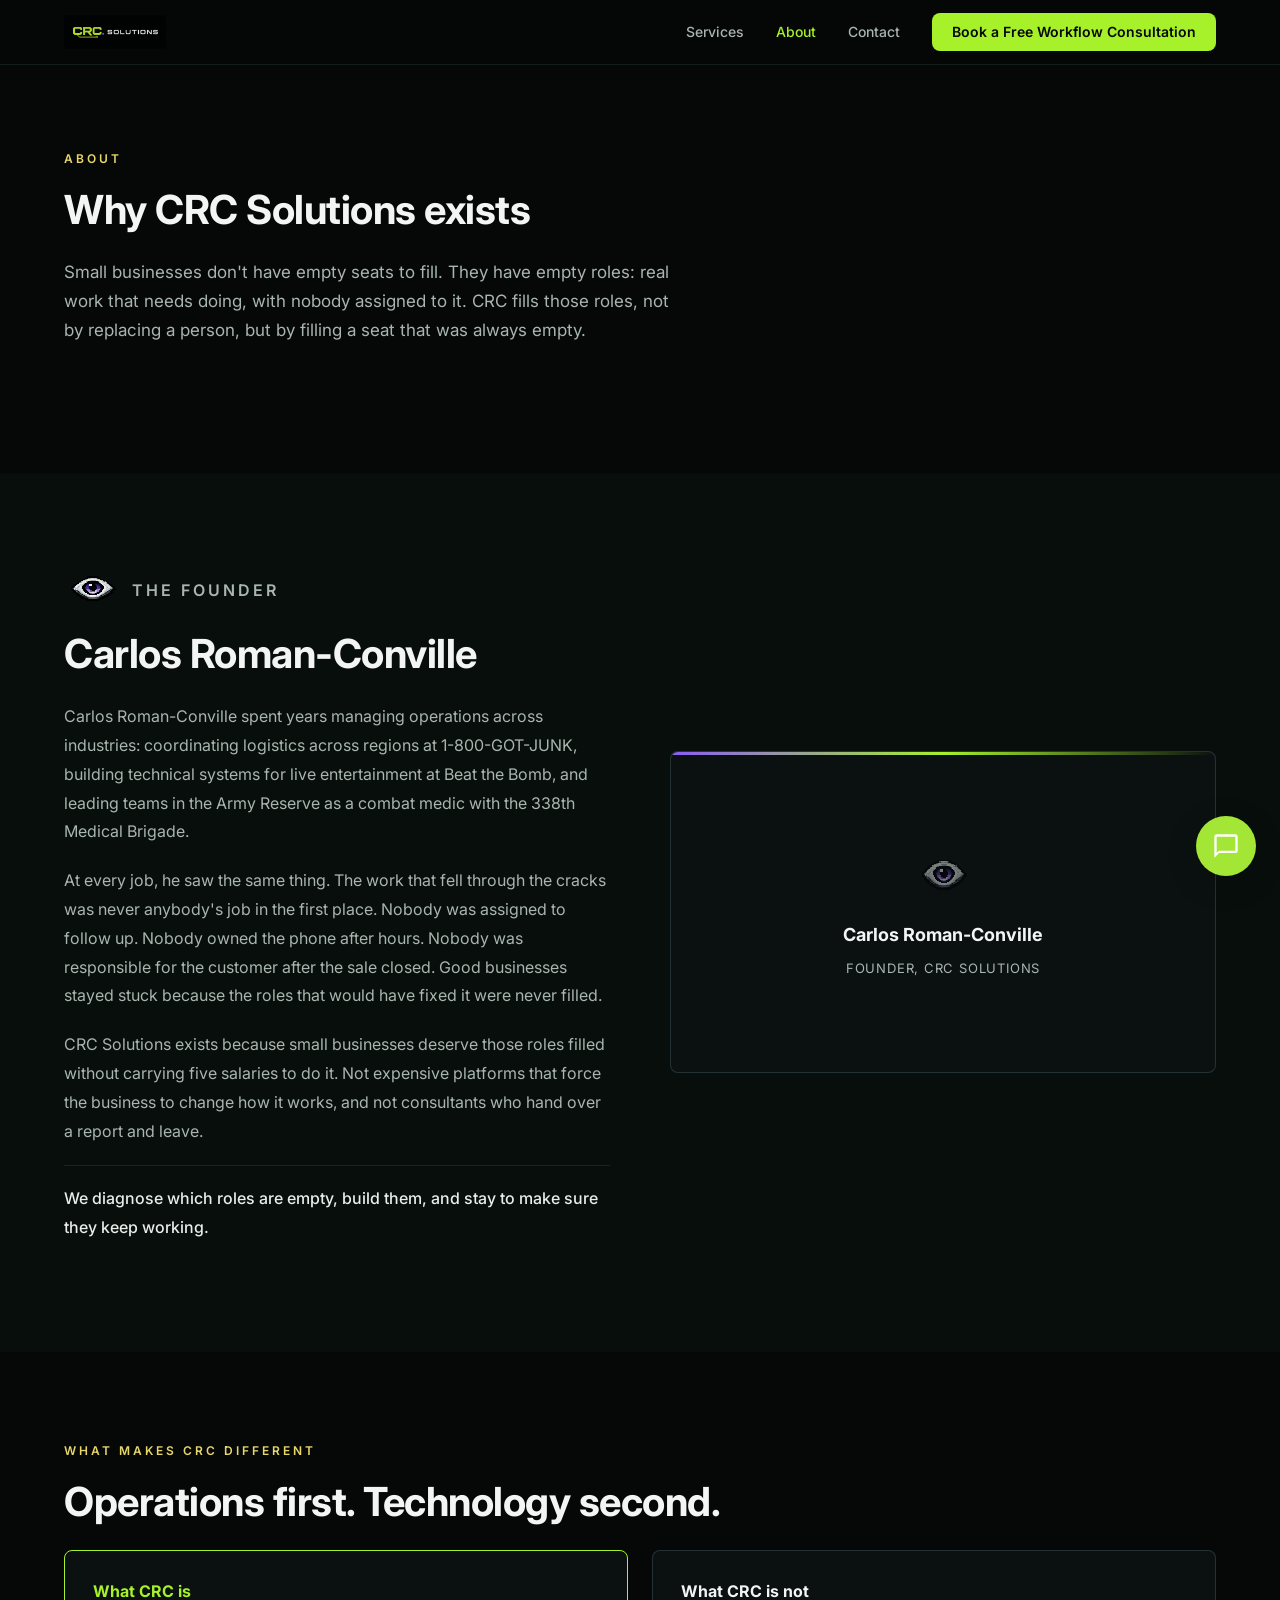
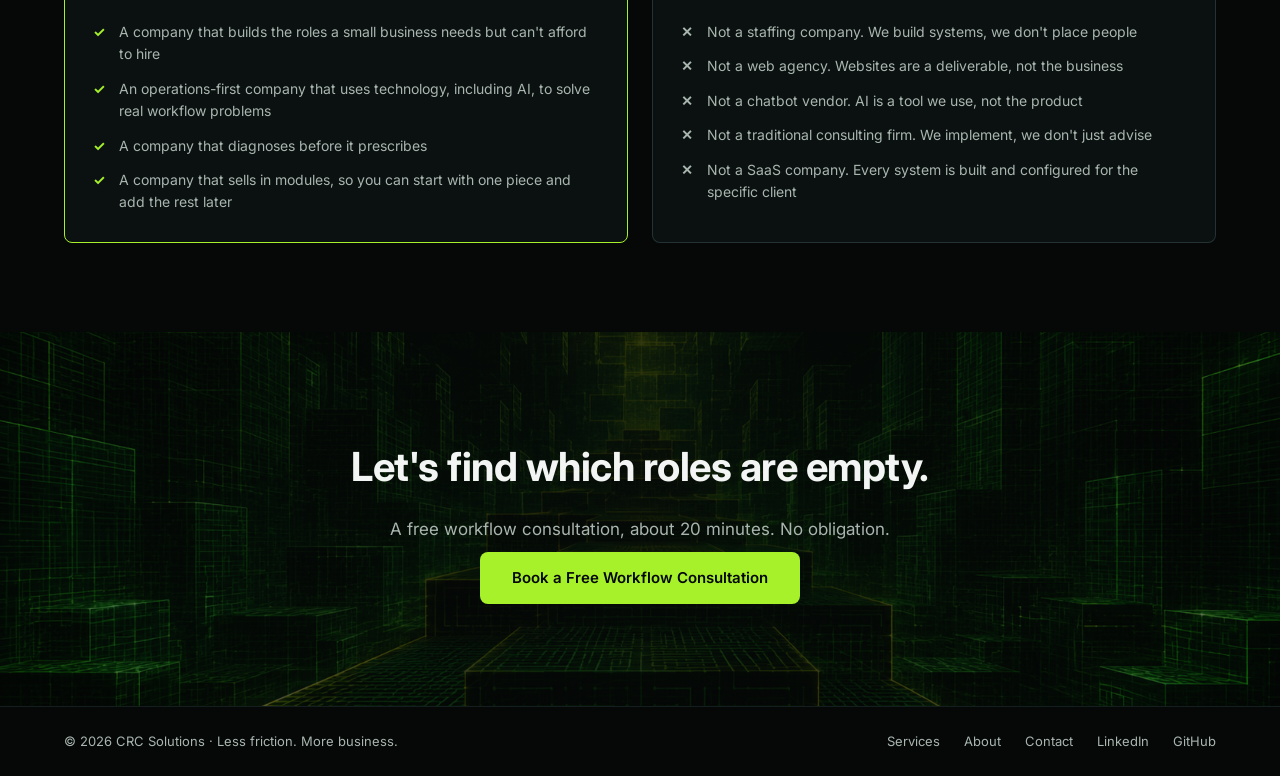
==== website/about.html @ f23963da "Add site-config.js (Receptionist API base URL) and page updates Co-Authored-By: Claude Opus 5.5 <nor" ====
<!DOCTYPE html>
<!-- BUILD: 2026-08-06T10:00 -->
<html lang="en">
<head>
  <meta charset="UTF-8">
  <meta name="viewport" content="width=device-width, initial-scale=1.0">
  <title>About | CRC Solutions</title>
  <meta name="description" content="CRC Solutions builds and manages the roles small businesses need but can't afford to hire. Founded by Carlos Roman-Conville after years managing operations in logistics, entertainment technology, and the military.">
  <link rel="icon" type="image/png" sizes="32x32" href="images/favicon-32.png">
  <link rel="apple-touch-icon" href="images/apple-touch-icon.png">
  <meta property="og:title" content="About | CRC Solutions">
  <meta property="og:description" content="CRC builds and manages the roles small businesses need but can't afford to hire.">
  <meta property="og:type" content="website">
  <meta property="og:image" content="https://crc-solutions.org/images/og-image.png">
  <meta property="og:url" content="https://crc-solutions.org/about.html">
  <link rel="canonical" href="https://crc-solutions.org/about.html">
  <meta name="twitter:card" content="summary_large_image">
  <meta name="twitter:image" content="https://crc-solutions.org/images/og-image.png">
  <meta name="twitter:title" content="About | CRC Solutions">
  <meta name="twitter:description" content="CRC builds and manages the roles small businesses need but can't afford to hire.">
  <link rel="preconnect" href="https://fonts.googleapis.com">
  <link rel="preconnect" href="https://fonts.gstatic.com" crossorigin>
  <link href="https://fonts.googleapis.com/css2?family=Inter:wght@400;500;600;700;800&display=swap" rel="stylesheet">
  <link rel="stylesheet" href="styles.css?v=13">
</head>
<body>

  <a href="#main-content" class="skip-link">Skip to main content</a>

  <!-- Nav -->
  <nav id="nav">
    <div class="nav-inner">
      <a href="index.html" class="nav-logo"><img src="images/logo-wordmark.png" alt="CRC Solutions"></a>
      <div class="nav-links" id="nav-links">
        <a href="services.html">Services</a>
        <a href="about.html" class="nav-active">About</a>
        <a href="contact.html">Contact</a>
        <a href="contact.html" class="nav-cta">Book a Free Workflow Consultation</a>
      </div>
      <button class="nav-toggle" id="nav-toggle" aria-label="Toggle menu">
        <span></span><span></span><span></span>
      </button>
    </div>
  </nav>

  <main id="main-content">

  <!-- Page Header -->
  <section class="section page-header">
    <div class="container">
      <p class="section-tag">About</p>
      <h1 class="section-title">Why CRC Solutions exists</h1>
      <p class="section-intro">Small businesses don't have empty seats to fill. They have empty roles: real work that needs doing, with nobody assigned to it. CRC fills those roles, not by replacing a person, but by filling a seat that was always empty.</p>
    </div>
  </section>

  <!-- Founder -->
  <section class="section section-alt" id="founder">
    <div class="container">
      <div class="about-grid">
        <div class="about-text">
          <div class="about-tag-row">
            <div class="pixel-badge"><img src="images/icon-eye.png" alt="Founder"></div>
            <p class="section-tag">The Founder</p>
          </div>
          <h2 class="section-title">Carlos Roman-Conville</h2>
          <p>Carlos Roman-Conville spent years managing operations across industries: coordinating logistics across regions at 1-800-GOT-JUNK, building technical systems for live entertainment at Beat the Bomb, and leading teams in the Army Reserve as a combat medic with the 338th Medical Brigade.</p>
          <p>At every job, he saw the same thing. The work that fell through the cracks was never anybody's job in the first place. Nobody was assigned to follow up. Nobody owned the phone after hours. Nobody was responsible for the customer after the sale closed. Good businesses stayed stuck because the roles that would have fixed it were never filled.</p>
          <p>CRC Solutions exists because small businesses deserve those roles filled without carrying five salaries to do it. Not expensive platforms that force the business to change how it works, and not consultants who hand over a report and leave.</p>
          <p class="about-founder-close">We diagnose which roles are empty, build them, and stay to make sure they keep working.</p>
        </div>
        <div class="about-visual">
          <div class="founder-photo">
            <div class="founder-photo-placeholder">
              <img src="images/icon-eye.png" alt="" class="founder-placeholder-icon">
              <span class="founder-name">Carlos Roman-Conville</span>
              <span class="founder-role">Founder, CRC Solutions</span>
            </div>
          </div>
        </div>
      </div>
    </div>
  </section>

  <!-- What Makes CRC Different -->
  <section class="section" id="difference">
    <div class="container">
      <p class="section-tag">What Makes CRC Different</p>
      <h2 class="section-title">Operations first. Technology second.</h2>
      <div class="isnot-grid">
        <div class="isnot-card is-card fade-up">
          <h3>What CRC is</h3>
          <ul>
            <li>A company that builds the roles a small business needs but can't afford to hire</li>
            <li>An operations-first company that uses technology, including AI, to solve real workflow problems</li>
            <li>A company that diagnoses before it prescribes</li>
            <li>A company that sells in modules, so you can start with one piece and add the rest later</li>
          </ul>
        </div>
        <div class="isnot-card isnot fade-up">
          <h3>What CRC is not</h3>
          <ul>
            <li>Not a staffing company. We build systems, we don't place people</li>
            <li>Not a web agency. Websites are a deliverable, not the business</li>
            <li>Not a chatbot vendor. AI is a tool we use, not the product</li>
            <li>Not a traditional consulting firm. We implement, we don't just advise</li>
            <li>Not a SaaS company. Every system is built and configured for the specific client</li>
          </ul>
        </div>
      </div>
    </div>
  </section>

  <!-- CTA -->
  <section class="section section-cta" id="cta">
    <div class="hero-overlay cta-overlay"></div>
    <div class="container" style="position:relative; z-index:2;">
      <h2 class="section-title">Let's find which roles are empty.</h2>
      <p class="cta-sub">A free workflow consultation, about 20 minutes. No obligation.</p>
      <div class="cta-buttons">
        <a href="contact.html" class="btn btn-primary">Book a Free Workflow Consultation</a>
      </div>
    </div>
  </section>

  </main>

  <!-- Footer -->
  <footer class="footer">
    <div class="container footer-inner">
      <p>&copy; 2026 CRC Solutions &middot; Less friction. More business.</p>
      <div class="footer-links">
        <a href="services.html">Services</a>
        <a href="about.html">About</a>
        <a href="contact.html">Contact</a>
        <a href="https://www.linkedin.com/in/carlos-roman-conville-068781217/" target="_blank" rel="noopener">LinkedIn</a>
        <a href="https://github.com/Carlos-Roman-Conville" target="_blank" rel="noopener">GitHub</a>
      </div>
    </div>
  </footer>

  <!-- Chat Widget -->
  <script>window._cwManualInit = true;</script>
  <script src="site-config.js?v=1"></script>
  <script src="chat-widget.js"></script>
  <script src="main.js?v=4"></script>
</body>
</html>
---- website/styles.css ----
/* ===== Reset & Base ===== */
*, *::before, *::after { box-sizing: border-box; margin: 0; padding: 0; }

:root {
  --bg: #050807;
  --bg-card: #0B1110;
  --bg-card-hover: #151E1B;
  --bg-alt: #080e0b;
  --bg-inset: #091110;
  --text: #E8EDE9;
  --text-bright: #F2F5F3;
  --text-dim: #A9B5AF;
  --accent: #A7F12B;
  --accent-dim: rgba(167, 241, 43, 0.12);
  --accent-hover: #C8FF3D;
  --purple: #8B5CF6;
  --purple-dim: rgba(139, 92, 246, 0.12);
  --purple-border: rgba(139, 92, 246, 0.35);
  --purple-glow: rgba(139, 92, 246, 0.15);
  --purple-light: #B388FF;
  --neutral: #5F7F86;
  --neutral-dim: rgba(95, 127, 134, 0.10);
  --neutral-border: rgba(95, 127, 134, 0.30);
  --yellow: #E7D76B;
  --yellow-dim: rgba(231, 215, 107, 0.12);
  --border: rgba(95, 127, 134, 0.18);
  --border-visible: rgba(95, 127, 134, 0.35);
  --radius: 8px;
  --max-w: 1200px;
}

html {
  scroll-behavior: smooth;
  font-family: 'Inter', -apple-system, BlinkMacSystemFont, 'Segoe UI', Roboto, 'Helvetica Neue', sans-serif;
}

body {
  font-family: 'Inter', -apple-system, BlinkMacSystemFont, 'Segoe UI', Roboto, 'Helvetica Neue', sans-serif;
  background: var(--bg);
  color: var(--text);
  line-height: 1.6;
  -webkit-font-smoothing: antialiased;
}
button, input, textarea, select { font-family: inherit; }

a { color: var(--accent); text-decoration: none; transition: color 0.2s; }
a:hover { color: var(--accent-hover); }

.container { max-width: var(--max-w); margin: 0 auto; padding: 0 24px; }
.accent { color: var(--accent); }

/* ===== Skip Link ===== */
.skip-link {
  position: absolute;
  top: -100px;
  left: 16px;
  background: var(--accent);
  color: #050807;
  padding: 8px 16px;
  border-radius: 4px;
  font-weight: 600;
  font-size: 14px;
  z-index: 10000;
  transition: top 0.2s;
}
.skip-link:focus {
  top: 8px;
  color: #050807;
}

/* ===== Nav ===== */
#nav {
  position: fixed; top: 0; left: 0; right: 0;
  z-index: 1000;
  background: rgba(5, 8, 7, 0.9);
  backdrop-filter: blur(12px);
  border-bottom: 1px solid var(--border);
  transition: background 0.3s;
}
.nav-inner {
  max-width: var(--max-w);
  margin: 0 auto;
  padding: 0 24px;
  display: flex;
  align-items: center;
  justify-content: space-between;
  height: 64px;
}
.nav-logo {
  font-size: 22px;
  font-weight: 700;
  color: var(--text-bright);
  letter-spacing: -0.5px;
}
.nav-logo:hover { color: var(--text-bright); }
.nav-logo .accent { color: var(--purple); }
.nav-links { display: flex; align-items: center; gap: 32px; }
.nav-links a {
  color: var(--text-dim);
  font-size: 14px;
  font-weight: 500;
  transition: color 0.2s;
}
.nav-links a:hover { color: var(--text-bright); }
.nav-cta {
  background: var(--accent);
  color: #050807 !important;
  padding: 8px 20px;
  border-radius: 8px;
  font-weight: 600 !important;
  transition: background 0.2s !important;
}
.nav-cta:hover { background: var(--accent-hover) !important; }

.nav-toggle {
  display: none;
  flex-direction: column;
  gap: 5px;
  background: none;
  border: none;
  cursor: pointer;
  padding: 4px;
}
.nav-toggle span {
  display: block;
  width: 24px;
  height: 2px;
  background: var(--text);
  transition: transform 0.3s, opacity 0.3s;
  transform-origin: center;
}
.nav-toggle.active span:nth-child(1) { transform: translateY(7px) rotate(45deg); }
.nav-toggle.active span:nth-child(2) { opacity: 0; }
.nav-toggle.active span:nth-child(3) { transform: translateY(-7px) rotate(-45deg); }

/* ===== Hero ===== */
.hero {
  position: relative;
  min-height: 100vh;
  display: flex;
  align-items: center;
  background:
    url('images/hero-bg-overview.png')
    center right / cover no-repeat;
  overflow: hidden;
}
.hero-overlay {
  position: absolute;
  inset: 0;
  background:
    linear-gradient(
      100deg,
      rgba(5, 8, 7, 0.95) 0%,
      rgba(5, 8, 7, 0.85) 40%,
      rgba(5, 8, 7, 0.45) 75%,
      rgba(5, 8, 7, 0.2) 100%
    );
}
.hero-content {
  position: relative;
  z-index: 2;
  max-width: var(--max-w);
  margin: 0 auto;
  padding: 120px 24px 80px;
  width: 100%;
}
.hero-tag {
  color: var(--yellow);
  font-size: 13px;
  font-weight: 600;
  text-transform: uppercase;
  letter-spacing: 3px;
  margin-bottom: 16px;
}
.hero h1 {
  font-size: clamp(36px, 5.5vw, 64px);
  font-weight: 800;
  color: var(--text-bright);
  line-height: 1.15;
  letter-spacing: -1px;
  margin-bottom: 24px;
  max-width: 650px;
}
.hero-sub {
  font-size: 18px;
  color: var(--text);
  max-width: 480px;
  margin-bottom: 40px;
  line-height: 1.7;
}
.hero-buttons { display: flex; gap: 16px; flex-wrap: wrap; }

/* ===== Buttons ===== */
.btn {
  display: inline-flex;
  align-items: center;
  justify-content: center;
  padding: 14px 32px;
  border-radius: 8px;
  font-size: 15px;
  font-weight: 600;
  transition: all 0.2s;
  cursor: pointer;
  border: none;
}
.btn-primary {
  background: var(--accent);
  color: #050807;
}
.btn-primary:hover {
  background: var(--accent-hover);
  color: #050807;
  transform: translateY(-1px);
  box-shadow: 0 4px 20px rgba(168, 233, 43, 0.25);
}
.btn-ghost {
  background: transparent;
  color: var(--purple-light);
  border: 1px solid var(--purple-border);
}
.btn-ghost:hover {
  border-color: var(--purple);
  color: var(--text-bright);
  background: var(--purple-dim);
  transform: translateY(-1px);
}

/* ===== Proof Strip ===== */
.proof-strip {
  background: var(--bg-alt);
  border-bottom: 1px solid var(--border);
  padding: 20px 0;
}
.proof-items {
  display: flex;
  align-items: center;
  justify-content: center;
  gap: 32px;
}
.proof-item {
  display: flex;
  align-items: baseline;
  gap: 10px;
}
.proof-num {
  font-size: 22px;
  font-weight: 800;
  color: var(--accent);
}
.proof-label {
  font-size: 13px;
  color: var(--text-dim);
  letter-spacing: 0.3px;
}
.proof-divider {
  width: 1px;
  height: 24px;
  background: var(--neutral-border);
}

/* ===== Sections ===== */
.section {
  padding: clamp(4rem, 7vw, 6rem) 0;
  position: relative;
}
.section-alt { background: var(--bg-alt); }
.section-tag {
  color: var(--yellow);
  font-size: 12px;
  font-weight: 600;
  text-transform: uppercase;
  letter-spacing: 3px;
  margin-bottom: 10px;
}
.section-title {
  font-size: clamp(28px, 4vw, 40px);
  font-weight: 700;
  color: var(--text-bright);
  margin-bottom: 16px;
  letter-spacing: -0.5px;
}

/* ===== Services ===== */
.section-intro {
  font-size: 17px;
  color: var(--text-dim);
  max-width: 620px;
  line-height: 1.7;
  margin-bottom: clamp(1.5rem, 3vw, 2.5rem);
}
.pillar {
  margin-bottom: 56px;
}
.pillar:last-child { margin-bottom: 0; }
.pillar-header {
  display: flex;
  align-items: center;
  gap: 16px;
  margin-bottom: 24px;
  padding-bottom: 16px;
  border-bottom: 1px solid var(--border);
}
.pillar-icon {
  width: 48px;
  height: 48px;
  min-width: 48px;
  background: var(--neutral-dim);
  border: 1px solid var(--neutral-border);
  border-radius: 8px;
  display: flex;
  align-items: center;
  justify-content: center;
}
.pillar-icon svg {
  width: 24px;
  height: 24px;
  color: var(--text-dim);
}
.pillar-icon-pixel {
  width: 96px;
  height: 96px;
  min-width: 96px;
  border-radius: 0;
  overflow: visible;
  background: transparent;
  border: none;
  padding: 0;
}
.pillar-icon-pixel img {
  width: 100%;
  height: 100%;
  object-fit: contain;
  image-rendering: pixelated;
}
.about-tag-row {
  display: flex;
  align-items: center;
  gap: 12px;
  margin-bottom: 4px;
}
.about-tag-row .section-tag { margin-bottom: 0; }
.pixel-badge {
  width: 56px;
  height: 56px;
  border-radius: 0;
  overflow: visible;
  border: none;
  background: transparent;
}
.pixel-badge img {
  width: 100%;
  height: 100%;
  object-fit: contain;
  image-rendering: pixelated;
}
.pillar-title {
  font-size: 20px;
  font-weight: 700;
  color: var(--text-bright);
  line-height: 1.2;
}
.pillar-sub {
  font-size: 13px;
  color: var(--accent);
  margin-top: 2px;
  letter-spacing: 0.5px;
}
.services-grid {
  display: grid;
  grid-template-columns: repeat(auto-fit, minmax(220px, 1fr));
  gap: 16px;
}

/* Service card - Digimon panel style */
.service-card {
  background: var(--bg-card);
  border: 1px solid var(--border);
  border-radius: var(--radius);
  padding: 0;
  overflow: hidden;
  transition: border-color 0.3s, transform 0.2s, box-shadow 0.3s;
  position: relative;
}
.service-card::before {
  content: '';
  display: block;
  height: 3px;
  background: linear-gradient(90deg, var(--neutral-border), transparent);
}
.service-card:hover {
  border-color: var(--accent);
  transform: translateY(-3px);
  box-shadow: 0 4px 24px rgba(167, 241, 43, 0.1);
}
.service-card h4 {
  font-size: 14px;
  color: var(--text-bright);
  margin: 0;
  padding: 16px 20px 0;
  font-weight: 600;
}
.service-card p {
  font-size: 13px;
  color: var(--text-dim);
  line-height: 1.65;
  padding: 10px 20px 18px;
}

/* ===== Outcome Services Grid ===== */
.services-outcome-grid {
  display: grid;
  grid-template-columns: repeat(2, 1fr);
  gap: 24px;
}
.service-outcome-card {
  background: var(--bg-card);
  border: 1px solid var(--neutral-border);
  border-radius: var(--radius);
  padding: 32px 28px;
  transition: border-color 0.3s, transform 0.2s;
}
.service-outcome-card:hover {
  border-color: var(--accent);
  transform: translateY(-3px);
}
.service-outcome-card .pillar-icon-pixel {
  width: 64px;
  height: 64px;
  min-width: 64px;
  margin-bottom: 16px;
}
.service-outcome-card h3 {
  font-size: 17px;
  color: var(--text-bright);
  font-weight: 700;
  margin-bottom: 10px;
  line-height: 1.3;
}
.service-outcome-card > p {
  font-size: 14px;
  color: var(--text-dim);
  line-height: 1.7;
  margin-bottom: 12px;
}
.service-includes {
  font-size: 12px;
  color: var(--text-dim);
  line-height: 1.6;
  font-style: italic;
}
.service-supporting-note {
  font-size: 13px;
  color: var(--text-dim);
  text-align: center;
  margin-top: 24px;
  font-style: italic;
}
.cta-upwork-link {
  font-size: 14px;
  color: var(--text-dim);
  margin-top: 16px;
}
.cta-upwork-link a {
  color: var(--accent);
  text-decoration: none;
}
.cta-upwork-link a:hover { text-decoration: underline; }

/* ===== Projects ===== */
.projects-grid {
  display: grid;
  grid-template-columns: repeat(2, 1fr);
  gap: 20px;
}
.project-card {
  background: var(--bg-card);
  border: 1px solid var(--neutral-border);
  border-radius: var(--radius);
  overflow: hidden;
  transition: border-color 0.3s, transform 0.2s, box-shadow 0.3s;
  position: relative;
}
.project-card::before {
  content: '';
  display: block;
  height: 3px;
  background: linear-gradient(90deg, var(--accent), var(--purple-border), transparent);
}
.project-card:hover {
  border-color: var(--purple);
  transform: translateY(-4px);
  box-shadow: 0 4px 24px var(--purple-glow);
}
.project-info { padding: 24px; }
.project-info h3 {
  font-size: 17px;
  color: var(--text-bright);
  margin-bottom: 10px;
  font-weight: 600;
}
.project-info p {
  font-size: 14px;
  color: var(--text-dim);
  line-height: 1.7;
  margin-bottom: 16px;
}
.project-tags { display: flex; gap: 8px; flex-wrap: wrap; }
.project-tags span {
  font-size: 11px;
  padding: 3px 10px;
  border-radius: 4px;
  background: var(--accent-dim);
  color: var(--accent);
  font-weight: 600;
  letter-spacing: 0.3px;
  text-transform: uppercase;
}
.project-status {
  display: inline-block;
  font-size: 10px;
  font-weight: 700;
  letter-spacing: 0.5px;
  text-transform: uppercase;
  padding: 4px 12px;
  border-radius: 3px;
  margin: 16px 0 0 24px;
}
.status-live { background: rgba(34,197,94,0.15); color: #22c55e; }
.status-production { background: rgba(59,130,246,0.15); color: #3b82f6; }
.status-working { background: rgba(168,85,247,0.15); color: #a855f7; }
.status-prototype { background: rgba(234,179,8,0.15); color: #eab308; }
.project-cta {
  display: inline-block;
  margin-top: 12px;
  font-size: 13px;
  font-weight: 600;
  font-family: inherit;
  color: var(--accent);
  text-decoration: none;
  border: 1px solid var(--accent);
  background: transparent;
  padding: 6px 16px;
  border-radius: 4px;
  cursor: pointer;
  transition: background 0.2s, color 0.2s;
}
.project-cta:hover {
  background: var(--accent);
  color: var(--bg);
}

/* ===== Problems (compact bridge) ===== */
.problems-bridge {
  font-size: 17px;
  color: var(--text-dim);
  max-width: 620px;
  line-height: 1.7;
  margin-bottom: 12px;
}
.problems-bridge-cta {
  font-size: 15px;
  color: var(--text-dim);
}
.problems-bridge-cta a {
  color: var(--accent);
  font-weight: 600;
}

/* ===== Inline CTAs ===== */
.section-inline-cta {
  text-align: center;
  margin-top: 40px;
  padding: 20px;
  border: 1px dashed var(--neutral-border);
  border-radius: var(--radius);
}
.section-inline-cta p {
  font-size: 15px;
  color: var(--text-dim);
}
.section-inline-cta a {
  color: var(--accent);
  text-decoration: none;
  font-weight: 600;
}
.section-inline-cta a:hover { text-decoration: underline; }

/* ===== Process (compact) ===== */
.cta-process {
  font-size: 14px;
  color: var(--text-dim);
  margin-top: 12px;
  letter-spacing: 0.01em;
}

/* ===== FAQ ===== */
.faq-grid {
  display: grid;
  grid-template-columns: repeat(auto-fit, minmax(340px, 1fr));
  gap: 20px;
  margin-top: 32px;
}
.faq-item {
  background: var(--bg-card);
  border: 1px solid var(--neutral-border);
  border-radius: var(--radius);
  padding: 24px;
}
.faq-item h3 {
  font-size: 14px;
  color: var(--text-bright);
  margin-bottom: 8px;
  font-weight: 600;
}
.faq-item p {
  font-size: 13px;
  color: var(--text-dim);
  line-height: 1.7;
}

/* ===== Hero Trust Line ===== */
.hero-trust {
  font-size: 13px;
  color: var(--text-dim);
  margin-top: 20px;
  letter-spacing: 0.3px;
}

/* ===== CTA Reassurance ===== */
.cta-reassurance {
  font-size: 13px;
  color: var(--text-dim);
  font-style: italic;
  margin-top: 8px;
  margin-bottom: 24px;
}

/* ===== About ===== */
.about-grid {
  display: grid;
  grid-template-columns: 1fr 1fr;
  gap: 60px;
  align-items: center;
}
.about-text p {
  font-size: 16px;
  margin-bottom: 20px;
  line-height: 1.8;
  color: var(--text-dim);
}

/* Stats - parameter display style */
.about-stats {
  display: flex;
  gap: 0;
  margin-top: 32px;
  border: 1px solid var(--neutral-border);
  border-radius: var(--radius);
  overflow: hidden;
  background: var(--bg-card);
}
.stat {
  flex: 1;
  text-align: center;
  padding: 20px 16px;
}
.stat + .stat {
  border-left: 1px solid var(--border);
}
.stat-num {
  display: block;
  font-size: 26px;
  font-weight: 800;
  color: var(--accent);
}
.stat-label {
  font-size: 11px;
  color: var(--purple-light);
  text-transform: uppercase;
  letter-spacing: 1.5px;
  margin-top: 4px;
}

/* Tech card */
.about-card {
  background: var(--bg-card);
  border: 1px solid var(--purple-border);
  border-radius: var(--radius);
  padding: 0;
  overflow: hidden;
}
.about-card::before {
  content: '';
  display: block;
  height: 3px;
  background: linear-gradient(90deg, var(--purple), var(--accent), transparent);
}
.about-card-inner { padding: 28px; }
.about-card h3 {
  font-size: 14px;
  color: var(--yellow);
  margin-bottom: 12px;
  font-weight: 600;
  text-transform: uppercase;
  letter-spacing: 1.5px;
}
.about-card-desc {
  font-size: 14px;
  color: var(--text-dim);
  line-height: 1.7;
  margin-bottom: 20px;
}
.about-card-tools {
  font-size: 12px;
  color: var(--text-dim);
  margin-top: 16px;
  line-height: 1.6;
  font-style: italic;
  opacity: 0.7;
}
.tech-tags { display: flex; gap: 8px; flex-wrap: wrap; }
.tech-tags span {
  font-size: 12px;
  padding: 5px 12px;
  border-radius: 4px;
  font-weight: 500;
  transition: all 0.2s;
  background: rgba(20, 30, 27, 0.8);
  color: var(--text);
  border: 1px solid rgba(95, 127, 134, 0.2);
}
.tech-tags span:hover {
  border-color: var(--accent);
  color: var(--text-bright);
  box-shadow: 0 0 12px rgba(167, 241, 43, 0.08);
}
.tech-tags .tag-ai {
  border-left: 2px solid var(--purple);
}
.tech-tags .tag-ai:hover {
  border-color: var(--purple);
  border-left: 2px solid var(--purple);
  box-shadow: 0 0 12px rgba(139, 92, 246, 0.1);
}

/* ===== CTA Section ===== */
.section-cta {
  position: relative;
  text-align: center;
  background:
    url('images/hero-bg-canyon.png')
    center / cover no-repeat;
  padding: clamp(5rem, 8vw, 7rem) 0;
}
.cta-overlay {
  background:
    radial-gradient(
      circle at center,
      rgba(5, 8, 7, 0.9) 0%,
      rgba(5, 8, 7, 0.72) 50%,
      rgba(5, 8, 7, 0.5) 100%
    );
}
.section-cta .section-title { margin-bottom: 16px; }
.section-cta .section-tag { color: var(--purple-light); }
.cta-sub {
  font-size: 17px;
  color: var(--text-dim);
  margin-bottom: 8px;
  line-height: 1.7;
}
.cta-buttons { display: flex; gap: 16px; justify-content: center; flex-wrap: wrap; }

/* ===== Footer ===== */
.footer {
  border-top: 1px solid var(--border);
  padding: 24px 0;
  background: var(--bg);
}
.footer-inner {
  display: flex;
  justify-content: space-between;
  align-items: center;
}
.footer p { font-size: 13px; color: var(--text-dim); }
.footer-links { display: flex; gap: 24px; }
.footer-links a { font-size: 13px; color: var(--text-dim); }
.footer-links a:hover { color: var(--accent); }


/* ===== Project Visual Proof ===== */
.project-visual {
  padding: 20px 24px 0;
}
.project-flow {
  display: flex;
  align-items: center;
  gap: 0;
  padding: 16px;
  background: rgba(10, 18, 15, 0.8);
  border: 1px solid var(--border);
  border-radius: 6px;
}
.flow-step {
  flex: 1;
  text-align: center;
  padding: 10px 8px;
  border-radius: 4px;
  border: 1px solid var(--neutral-border);
  background: var(--bg-card);
}
.flow-step-process {
  border-color: var(--purple-border);
  background: var(--purple-dim);
}
.flow-step-output {
  border-color: rgba(167, 241, 43, 0.3);
  background: var(--accent-dim);
}
.flow-label {
  font-size: 11px;
  font-weight: 600;
  color: var(--text);
  letter-spacing: 0.3px;
  line-height: 1.4;
}
.flow-step-process .flow-label { color: var(--purple-light); }
.flow-step-output .flow-label { color: var(--accent); }
.flow-arrow {
  width: 24px;
  min-width: 24px;
  height: 2px;
  background: var(--neutral-border);
  position: relative;
}
.flow-arrow::after {
  content: '';
  position: absolute;
  right: 0;
  top: 50%;
  transform: translateY(-50%);
  border: 4px solid transparent;
  border-left: 5px solid var(--neutral);
}

.project-screenshot-placeholder {
  margin-top: 12px;
  padding: 24px 16px;
  border: 1px dashed var(--neutral-border);
  border-radius: 4px;
  text-align: center;
}
.project-screenshot-placeholder span {
  font-size: 11px;
  color: var(--text-dim);
  font-style: italic;
  letter-spacing: 0.3px;
}

/* ===== Stat Context ===== */
.stat-context {
  font-size: 12px;
  color: var(--text-dim);
  font-style: italic;
  margin-top: 12px;
  line-height: 1.5;
}

/* ===== Contact Form ===== */
.contact-form-wrap {
  margin-top: 40px;
  max-width: 480px;
  margin-left: auto;
  margin-right: auto;
}
.contact-form-label {
  font-size: 13px;
  color: var(--text-dim);
  margin-bottom: 16px;
  text-transform: uppercase;
  letter-spacing: 2px;
  font-weight: 600;
}
.contact-form {
  display: flex;
  flex-direction: column;
  gap: 12px;
}
.form-row {
  display: flex;
  gap: 12px;
}
.contact-form input,
.contact-form textarea {
  width: 100%;
  padding: 12px 16px;
  background: var(--bg-card);
  border: 1px solid var(--neutral-border);
  border-radius: 6px;
  color: var(--text);
  font-family: inherit;
  font-size: 14px;
  transition: border-color 0.2s;
}
.contact-form input:focus,
.contact-form textarea:focus {
  outline: none;
  border-color: var(--accent);
}
.contact-form input::placeholder,
.contact-form textarea::placeholder {
  color: var(--text-dim);
}
.contact-form textarea {
  resize: vertical;
  min-height: 80px;
}
.contact-form .btn {
  align-self: flex-start;
}
.contact-form .btn:disabled {
  opacity: 0.5;
  cursor: not-allowed;
}
.form-field { flex: 1; }
.sr-only {
  position: absolute;
  width: 1px;
  height: 1px;
  padding: 0;
  margin: -1px;
  overflow: hidden;
  clip: rect(0,0,0,0);
  white-space: nowrap;
  border: 0;
}
.form-status {
  font-size: 13px;
  min-height: 1.4em;
}
.form-status-success { color: var(--accent); }
.form-status-error { color: #ef4444; }
.form-privacy {
  font-size: 11px;
  color: var(--text-dim);
  font-style: italic;
}

/* ===== Mobile ===== */
@media (max-width: 768px) {
  .nav-links { display: none; }
  .nav-links.open {
    display: flex;
    flex-direction: column;
    position: absolute;
    top: 64px;
    left: 0; right: 0;
    background: rgba(5, 8, 7, 0.95);
    backdrop-filter: blur(12px);
    padding: 24px;
    gap: 20px;
    border-bottom: 1px solid var(--border);
  }
  .nav-toggle { display: flex; }

  .proof-items { flex-direction: column; gap: 12px; }
  .proof-divider { width: 40px; height: 1px; }

  .hero h1 { max-width: 100%; }
  .hero-sub br { display: none; }

  .about-grid { grid-template-columns: 1fr; gap: 40px; }
  .about-stats { justify-content: flex-start; }

  .projects-grid { grid-template-columns: 1fr; }
  .services-outcome-grid { grid-template-columns: 1fr; }
  .faq-grid { grid-template-columns: 1fr; }

  .cta-sub br { display: none; }

  .process-steps { grid-template-columns: repeat(2, 1fr); gap: 16px; }
  .process-line { display: none; }
  .pricing-grid { grid-template-columns: 1fr; }

  .project-flow { flex-direction: column; gap: 8px; }
  .flow-arrow {
    width: 2px;
    height: 16px;
    min-width: unset;
  }
  .flow-arrow::after {
    right: 50%;
    top: unset;
    bottom: 0;
    transform: translateX(50%);
    border: 4px solid transparent;
    border-top: 5px solid var(--neutral);
    border-left: 4px solid transparent;
  }
  .form-row { flex-direction: column; }
  .contact-form .btn { align-self: stretch; }

  .footer-inner { flex-direction: column; gap: 12px; text-align: center; }
}

@media (max-width: 480px) {
  .hero-content { padding: 100px 20px 60px; }
  .hero-buttons { flex-direction: column; }
  .about-stats { gap: 0; }
  .services-grid { grid-template-columns: 1fr; }
  .process-steps { grid-template-columns: 1fr; }
}

/* ===== Problem Pills ===== */
.problem-pills {
  display: flex;
  flex-wrap: wrap;
  gap: 10px;
  margin-bottom: 24px;
  max-width: 720px;
}
.problem-pill {
  display: inline-block;
  font-size: 13px;
  font-weight: 500;
  color: var(--text);
  background: var(--bg-card);
  border: 1px solid var(--neutral-border);
  border-radius: 20px;
  padding: 8px 18px;
  line-height: 1.4;
  transition: border-color 0.2s;
}
.problem-pill:hover {
  border-color: var(--purple-border);
}

/* ===== Capability List ===== */
.capability-list {
  list-style: none;
  padding: 0;
  margin: 0 0 12px 0;
}
.capability-list li {
  font-size: 13px;
  color: var(--text);
  padding: 6px 0;
  border-bottom: 1px solid var(--border);
  position: relative;
  padding-left: 16px;
}
.capability-list li:last-child {
  border-bottom: none;
}
.capability-list li::before {
  content: '';
  position: absolute;
  left: 0;
  top: 50%;
  transform: translateY(-50%);
  width: 6px;
  height: 6px;
  border-radius: 50%;
  background: var(--accent);
}

/* ===== Process Steps ===== */
.process-steps {
  display: grid;
  grid-template-columns: repeat(auto-fit, minmax(160px, 1fr));
  gap: 0;
  margin-bottom: 32px;
  position: relative;
}
.process-step {
  text-align: center;
  padding: 24px 20px;
  position: relative;
}
.process-num {
  display: inline-flex;
  align-items: center;
  justify-content: center;
  width: 48px;
  height: 48px;
  border-radius: 50%;
  background: var(--accent-dim);
  border: 2px solid var(--accent);
  color: var(--accent);
  font-size: 20px;
  font-weight: 800;
  margin-bottom: 16px;
  position: relative;
  z-index: 2;
}
.process-line {
  position: absolute;
  top: 47px;
  left: calc(50% + 28px);
  right: calc(-50% + 28px);
  height: 2px;
  background: var(--neutral-border);
  z-index: 1;
}
.process-step:last-child .process-line {
  display: none;
}
.process-step h3 {
  font-size: 16px;
  font-weight: 700;
  color: var(--text-bright);
  margin-bottom: 8px;
}
.process-step p {
  font-size: 13px;
  color: var(--text-dim);
  line-height: 1.7;
}
.process-guarantee {
  text-align: center;
  padding: 16px 24px;
  background: var(--accent-dim);
  border: 1px solid rgba(167, 241, 43, 0.25);
  border-radius: var(--radius);
}
.process-guarantee p {
  font-size: 15px;
  font-weight: 600;
  color: var(--accent);
}

/* ===== Pricing ===== */
.pricing-grid {
  display: grid;
  grid-template-columns: repeat(3, 1fr);
  gap: 20px;
  margin-bottom: 32px;
}
.pricing-card {
  background: var(--bg-card);
  border: 1px solid var(--neutral-border);
  border-radius: var(--radius);
  padding: 28px 24px;
  transition: border-color 0.3s, transform 0.2s;
}
.pricing-card:hover {
  border-color: var(--accent);
  transform: translateY(-3px);
}
.pricing-card-featured {
  border-color: var(--purple-border);
  position: relative;
}
.pricing-card-featured::before {
  content: '';
  position: absolute;
  top: 0;
  left: 0;
  right: 0;
  height: 3px;
  background: linear-gradient(90deg, var(--purple), var(--accent));
  border-radius: var(--radius) var(--radius) 0 0;
}
.pricing-tier {
  font-size: 11px;
  font-weight: 700;
  text-transform: uppercase;
  letter-spacing: 1.5px;
  color: var(--yellow);
  margin-bottom: 12px;
}
.pricing-card h3 {
  font-size: 17px;
  font-weight: 700;
  color: var(--text-bright);
  margin-bottom: 10px;
}
.pricing-card p {
  font-size: 13px;
  color: var(--text-dim);
  line-height: 1.7;
  margin-bottom: 16px;
}
.pricing-features {
  list-style: none;
  padding: 0;
  margin: 0;
}
.pricing-features li {
  font-size: 13px;
  color: var(--text);
  padding: 6px 0;
  padding-left: 20px;
  position: relative;
}
.pricing-features li::before {
  content: '\2713';
  position: absolute;
  left: 0;
  color: var(--accent);
  font-weight: 700;
}
.pricing-entry {
  text-align: center;
  padding: 24px;
  background: var(--bg-card);
  border: 1px solid var(--purple-border);
  border-radius: var(--radius);
}
.pricing-entry-headline {
  font-size: 16px;
  font-weight: 700;
  color: var(--text-bright);
  margin-bottom: 8px;
}
.pricing-entry-detail {
  font-size: 14px;
  color: var(--text-dim);
  line-height: 1.7;
  max-width: 600px;
  margin: 0 auto 12px;
}
.pricing-infra-note {
  font-size: 12px;
  color: var(--text-dim);
  font-style: italic;
}

/* ===== Scroll Animations ===== */
.fade-up {
  opacity: 0;
  transform: translateY(30px);
  transition: opacity 0.6s ease, transform 0.6s ease;
}
.fade-up.visible {
  opacity: 1;
  transform: translateY(0);
}

/* ===== Solutions (outcome cards) ===== */
.solutions-grid {
  display: grid;
  grid-template-columns: repeat(3, 1fr);
  gap: 24px;
  margin-top: 8px;
}
.solution-card {
  background: var(--bg-card);
  border: 1px solid var(--neutral-border);
  border-radius: var(--radius);
  padding: 32px 28px;
  display: flex;
  flex-direction: column;
  position: relative;
  overflow: hidden;
  transition: border-color 0.3s, transform 0.2s;
}
.solution-card::before {
  content: '';
  position: absolute;
  top: 0;
  left: 0;
  right: 0;
  height: 3px;
  background: linear-gradient(90deg, var(--accent), var(--purple-border), transparent);
}
.solution-card:hover {
  border-color: var(--accent);
  transform: translateY(-3px);
}
.solution-icon {
  width: 56px;
  height: 56px;
  min-width: 56px;
  margin-bottom: 18px;
}
.solution-icon img {
  width: 100%;
  height: 100%;
  object-fit: contain;
  image-rendering: pixelated;
}
.solution-card h3 {
  font-size: 19px;
  color: var(--text-bright);
  font-weight: 700;
  line-height: 1.3;
  margin-bottom: 12px;
}
.solution-what {
  font-size: 14px;
  color: var(--text-dim);
  line-height: 1.7;
  margin-bottom: 18px;
  flex-grow: 1;
}
.solution-outcome {
  font-size: 13px;
  color: var(--text);
  line-height: 1.6;
  padding-top: 16px;
  border-top: 1px solid var(--border);
}
.solution-outcome span {
  color: var(--accent);
  font-weight: 700;
  text-transform: uppercase;
  letter-spacing: 0.04em;
  font-size: 11px;
  margin-right: 4px;
}

/* ===== More Work (demoted proof) ===== */
.more-work {
  margin-top: 28px;
  padding: 24px 28px;
  background: var(--bg-inset);
  border: 1px solid var(--border);
  border-radius: var(--radius);
}
.more-work-label {
  display: block;
  font-size: 11px;
  font-weight: 700;
  text-transform: uppercase;
  letter-spacing: 0.08em;
  color: var(--text-dim);
  margin-bottom: 14px;
}
.more-work-list {
  list-style: none;
  margin: 0;
  padding: 0;
  display: grid;
  gap: 10px;
}
.more-work-list li {
  font-size: 14px;
  color: var(--text-dim);
  line-height: 1.5;
  padding-left: 20px;
  position: relative;
}
.more-work-list li::before {
  content: '';
  position: absolute;
  left: 0;
  top: 8px;
  width: 6px;
  height: 6px;
  border-radius: 50%;
  background: var(--neutral);
}

@media (max-width: 768px) {
  .solutions-grid { grid-template-columns: 1fr; }
}

/* ===== Approach block ===== */
.approach-text {
  max-width: 720px;
}
.approach-text p {
  font-size: 17px;
  color: var(--text-dim);
  line-height: 1.8;
  margin-bottom: 18px;
}
.approach-text p:last-child { margin-bottom: 0; }
.approach-goal {
  color: var(--text) !important;
}
.approach-goal strong {
  color: var(--text-bright);
  font-weight: 700;
}

/* ===== Working-System Guarantee ===== */
.guarantee-box {
  max-width: 780px;
  margin: 0 auto;
  background: var(--bg-card);
  border: 1px solid var(--accent);
  border-radius: var(--radius);
  padding: clamp(28px, 4vw, 44px);
  box-shadow: 0 0 40px rgba(167, 241, 43, 0.08);
  text-align: center;
}
.guarantee-box .section-tag {
  color: var(--accent);
}
.guarantee-title {
  font-size: clamp(22px, 3vw, 30px);
  font-weight: 800;
  color: var(--text-bright);
  line-height: 1.25;
  letter-spacing: -0.5px;
  margin-bottom: 20px;
}
.guarantee-box p {
  font-size: 16px;
  color: var(--text-dim);
  line-height: 1.75;
  margin-bottom: 14px;
}
.guarantee-box p strong {
  color: var(--text-bright);
  font-weight: 700;
}
.guarantee-close {
  padding-top: 18px;
  margin-top: 6px;
  margin-bottom: 0 !important;
  border-top: 1px solid var(--border);
  font-size: 15px !important;
}

/* ===== Founder photo ===== */
.founder-photo {
  position: relative;
  border-radius: var(--radius);
  overflow: hidden;
  background: var(--bg-card);
  border: 1px solid var(--neutral-border);
  min-height: 320px;
}
.founder-photo::before {
  content: '';
  display: block;
  height: 3px;
  background: linear-gradient(90deg, var(--purple), var(--accent), transparent);
}
.founder-photo img.founder-real {
  width: 100%;
  height: 100%;
  object-fit: cover;
  display: block;
}
.founder-photo-placeholder {
  display: flex;
  flex-direction: column;
  align-items: center;
  justify-content: center;
  gap: 8px;
  padding: 48px 24px;
  min-height: 317px;
  text-align: center;
}
.founder-placeholder-icon {
  width: 56px;
  height: 56px;
  opacity: 0.5;
  margin-bottom: 8px;
  image-rendering: pixelated;
}
.founder-name {
  font-size: 18px;
  font-weight: 700;
  color: var(--text-bright);
}
.founder-role {
  font-size: 13px;
  color: var(--text-dim);
  text-transform: uppercase;
  letter-spacing: 0.06em;
}
.about-founder-close {
  color: var(--text) !important;
  font-weight: 500;
  border-top: 1px solid var(--border);
  padding-top: 18px;
  margin-top: 4px;
}

/* ===== Services page header ===== */
.page-header {
  padding-top: calc(72px + clamp(3rem, 6vw, 5rem));
}
.page-header .btn { margin-top: 8px; }
.nav-links a.nav-active {
  color: var(--accent);
}

/* ===== Guarantee link + mechanics steps ===== */
.guarantee-link {
  display: inline-block;
  margin-top: 22px;
  font-size: 14px;
  font-weight: 600;
  color: var(--accent);
}
.guarantee-link:hover { color: var(--accent-hover); text-decoration: underline; }

.guarantee-steps {
  max-width: 720px;
  margin: 8px 0 20px;
  padding: 0;
  list-style: none;
  counter-reset: gstep;
}
.guarantee-steps li {
  position: relative;
  padding: 0 0 20px 48px;
  font-size: 16px;
  color: var(--text-dim);
  line-height: 1.7;
  counter-increment: gstep;
}
.guarantee-steps li:last-child { padding-bottom: 0; }
.guarantee-steps li::before {
  content: counter(gstep);
  position: absolute;
  left: 0;
  top: 0;
  width: 30px;
  height: 30px;
  border-radius: 50%;
  background: var(--accent-dim);
  border: 1px solid var(--accent);
  color: var(--accent);
  font-weight: 700;
  font-size: 14px;
  display: flex;
  align-items: center;
  justify-content: center;
}
.guarantee-steps li strong { color: var(--text-bright); }
.guarantee-steps-close {
  max-width: 720px;
  margin-top: 24px;
  font-size: 15px;
  color: var(--text-dim);
  line-height: 1.7;
  font-style: italic;
}

/* ===== Founding-Client Pilot Program ===== */
.pilot-box {
  max-width: 780px;
  margin: 0 auto;
  background: var(--bg-card);
  border: 1px solid var(--purple-border);
  border-radius: var(--radius);
  padding: clamp(28px, 4vw, 44px);
  box-shadow: 0 0 40px var(--purple-glow);
}
.pilot-box .section-tag { color: var(--purple-light); }
.pilot-title {
  font-size: clamp(20px, 2.6vw, 26px);
  font-weight: 800;
  color: var(--text-bright);
  line-height: 1.3;
  letter-spacing: -0.3px;
  margin-bottom: 16px;
}
.pilot-box > p {
  font-size: 16px;
  color: var(--text-dim);
  line-height: 1.75;
  margin-bottom: 18px;
}
.pilot-terms {
  list-style: none;
  padding: 0;
  margin: 0 0 26px;
  display: grid;
  gap: 10px;
}
.pilot-terms li {
  position: relative;
  padding-left: 22px;
  font-size: 14px;
  color: var(--text-dim);
  line-height: 1.6;
}
.pilot-terms li::before {
  content: '';
  position: absolute;
  left: 0;
  top: 8px;
  width: 6px;
  height: 6px;
  border-radius: 50%;
  background: var(--purple-light);
}
.pilot-box .pilot-note {
  font-size: 13px;
  color: var(--text-dim);
  font-style: italic;
  margin-bottom: 24px;
}

/* ===== Category grid (3 on home, 5 on services) ===== */
.cat-grid {
  display: grid;
  grid-template-columns: repeat(3, 1fr);
  gap: 24px;
}
@media (max-width: 900px) {
  .cat-grid { grid-template-columns: repeat(2, 1fr); }
}
@media (max-width: 560px) {
  .cat-grid { grid-template-columns: 1fr; }
}

/* ===== What CRC is / is not ===== */
.isnot-grid {
  display: grid;
  grid-template-columns: 1fr 1fr;
  gap: 24px;
}
@media (max-width: 700px) {
  .isnot-grid { grid-template-columns: 1fr; }
}
.isnot-card {
  background: var(--bg-card);
  border: 1px solid var(--neutral-border);
  border-radius: var(--radius);
  padding: 28px;
}
.isnot-card.is-card { border-color: var(--accent); }
.isnot-card h3 {
  font-size: 16px;
  font-weight: 700;
  margin-bottom: 16px;
  color: var(--text-bright);
}
.is-card h3 { color: var(--accent); }
.isnot-card ul { list-style: none; padding: 0; margin: 0; display: grid; gap: 12px; }
.isnot-card li {
  position: relative;
  padding-left: 26px;
  font-size: 14px;
  color: var(--text-dim);
  line-height: 1.6;
}
.is-card li::before {
  content: '\2713';
  position: absolute;
  left: 0;
  top: 0;
  color: var(--accent);
  font-weight: 700;
}
.isnot li::before {
  content: '\2715';
  position: absolute;
  left: 0;
  top: 0;
  color: var(--text-dim);
  font-weight: 700;
}

/* ===== Contact page ===== */
.contact-layout {
  display: grid;
  grid-template-columns: 1fr 1.4fr;
  gap: 40px;
  align-items: start;
  margin-top: 36px;
}
@media (max-width: 768px) {
  .contact-layout { grid-template-columns: 1fr; gap: 28px; }
}
.contact-methods { display: grid; gap: 14px; align-content: start; }
.contact-method {
  display: block;
  background: var(--bg-card);
  border: 1px solid var(--neutral-border);
  border-radius: var(--radius);
  padding: 16px 20px;
  text-decoration: none;
  transition: border-color 0.2s;
}
a.contact-method:hover { border-color: var(--accent); }
.contact-method-label {
  display: block;
  font-size: 11px;
  text-transform: uppercase;
  letter-spacing: 0.08em;
  color: var(--text-dim);
  margin-bottom: 4px;
}
.contact-method-value {
  display: block;
  font-size: 15px;
  color: var(--text-bright);
  font-weight: 600;
}
.contact-method-value a { color: var(--accent); }
.contact-layout .contact-form-wrap {
  max-width: none;
  margin: 0;
}

/* ===== Brand logo in nav ===== */
.nav-logo { display: inline-flex; align-items: center; }
.nav-logo img { height: 34px; width: auto; display: block; }
@media (max-width: 768px) {
  .nav-logo img { height: 30px; }
}

/* ===== Scope note (services page) ===== */
.scope-note {
  margin-top: 28px;
  padding: 24px 28px;
  background: var(--bg-inset);
  border: 1px solid var(--border);
  border-radius: var(--radius);
  max-width: 900px;
}
.scope-note p {
  font-size: 14px;
  color: var(--text-dim);
  line-height: 1.75;
  margin: 0;
}
.scope-note strong { color: var(--text-bright); }
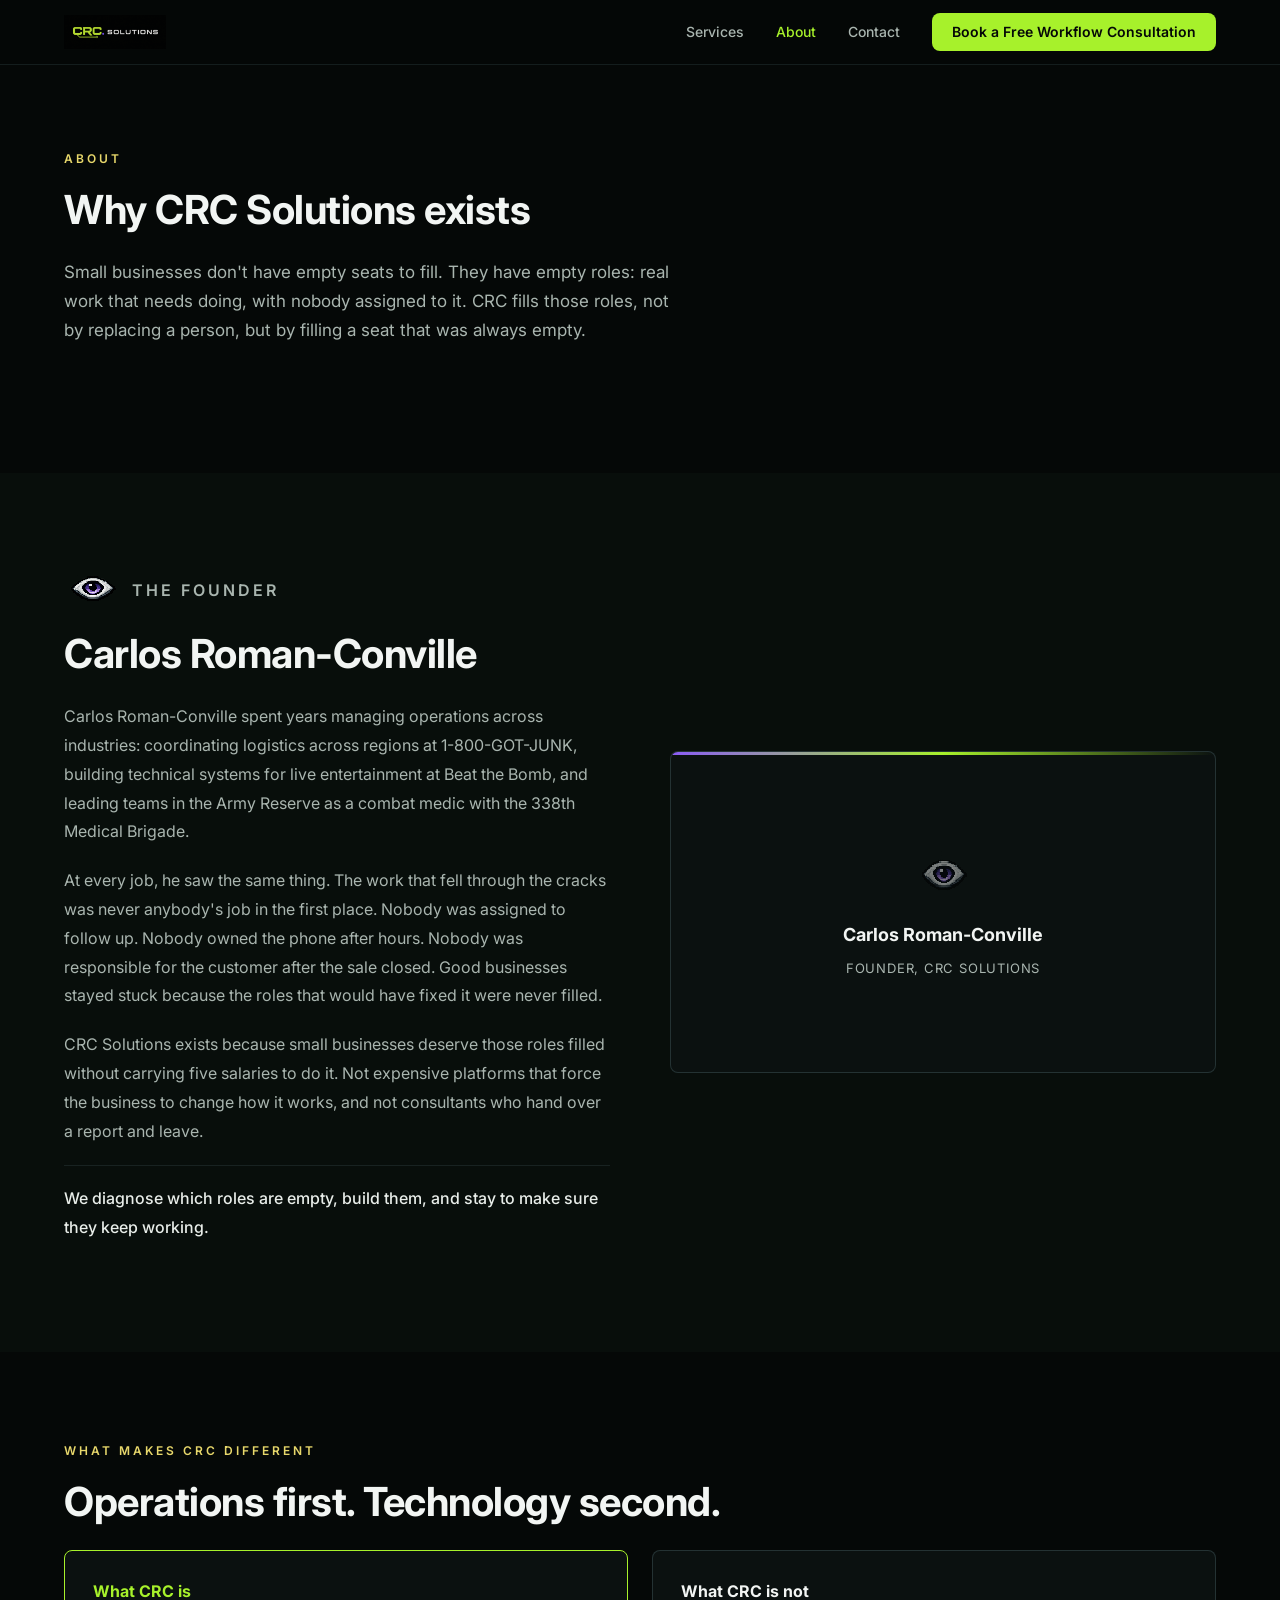
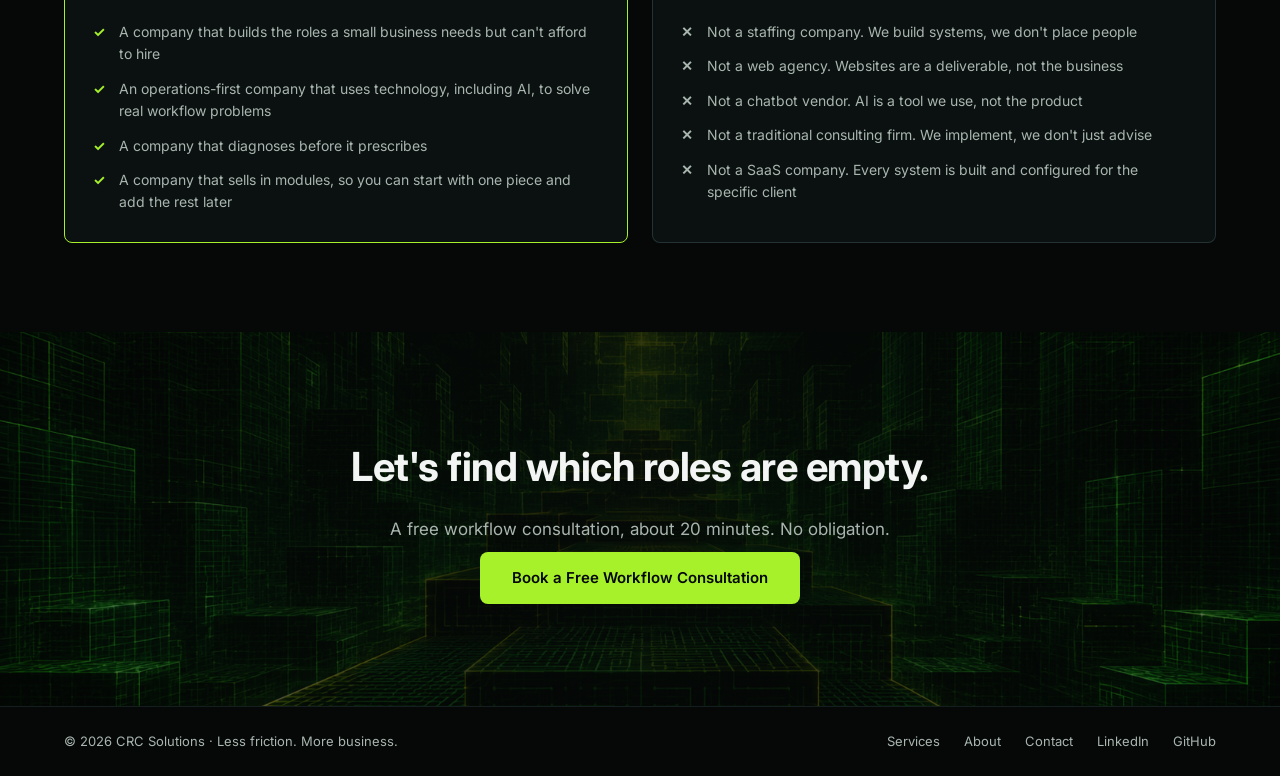
==== commit 92f843f9: "Hide the chat bubble unless the chat backend answers /health (GL-1) The live widget posted to chat.c" ====
--- a/website/about.html
+++ b/website/about.html
@@ -140,9 +140,8 @@
   </footer>
 
   <!-- Chat Widget -->
-  <script>window._cwManualInit = true;</script>
-  <script src="site-config.js?v=1"></script>
+  <script src="site-config.js?v=2"></script>
   <script src="chat-widget.js"></script>
-  <script src="main.js?v=4"></script>
+  <script src="main.js?v=5"></script>
 </body>
 </html>
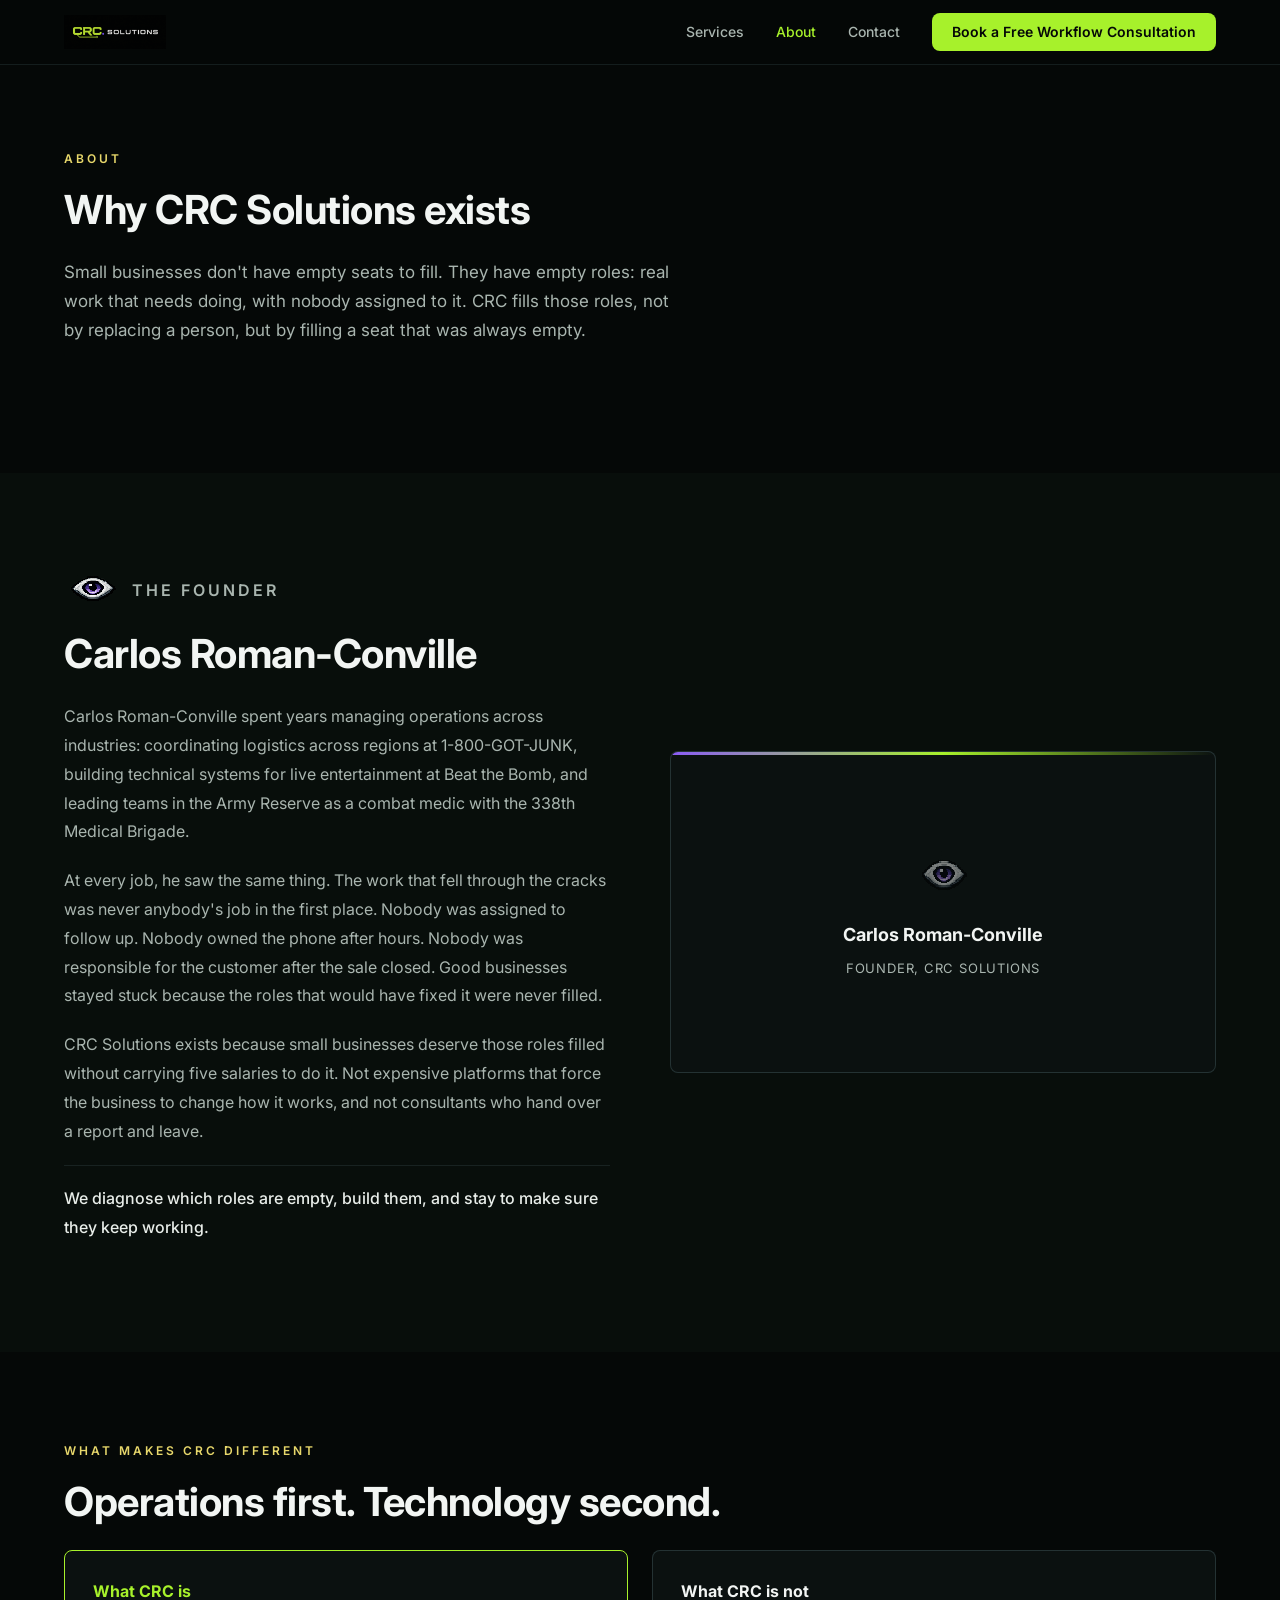
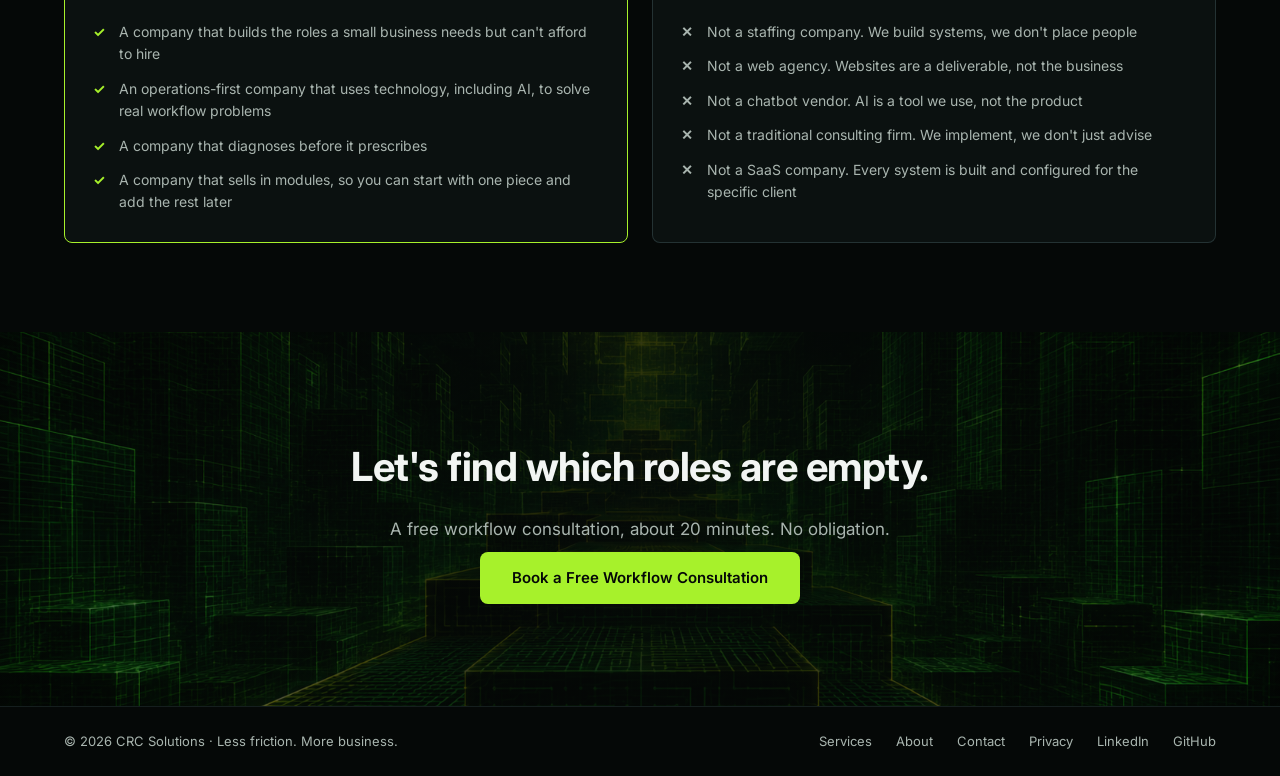
==== commit 1520bbb8: "New chat widget for the Receptionist web chat (GL-1 follow-up, GL-13) Replaces the old email-gated w" ====
--- a/website/about.html
+++ b/website/about.html
@@ -22,6 +22,7 @@
   <link rel="preconnect" href="https://fonts.gstatic.com" crossorigin>
   <link href="https://fonts.googleapis.com/css2?family=Inter:wght@400;500;600;700;800&display=swap" rel="stylesheet">
   <link rel="stylesheet" href="styles.css?v=13">
+  <link rel="stylesheet" href="chat-widget.css?v=1">
 </head>
 <body>
 
@@ -133,6 +134,7 @@
         <a href="services.html">Services</a>
         <a href="about.html">About</a>
         <a href="contact.html">Contact</a>
+        <a href="privacy.html">Privacy</a>
         <a href="https://www.linkedin.com/in/carlos-roman-conville-068781217/" target="_blank" rel="noopener">LinkedIn</a>
         <a href="https://github.com/Carlos-Roman-Conville" target="_blank" rel="noopener">GitHub</a>
       </div>
@@ -140,8 +142,8 @@
   </footer>
 
   <!-- Chat Widget -->
-  <script src="site-config.js?v=2"></script>
-  <script src="chat-widget.js"></script>
-  <script src="main.js?v=5"></script>
+  <script src="site-config.js?v=3"></script>
+  <script src="chat-widget.js?v=2"></script>
+  <script src="main.js?v=6"></script>
 </body>
 </html>
--- a/website/styles.css
+++ b/website/styles.css
@@ -1716,3 +1716,14 @@
   margin: 0;
 }
 .scope-note strong { color: var(--text-bright); }
+
+
+/* ===== Legal pages (privacy) ===== */
+.legal { max-width: 760px; }
+.legal h2 { font-size: 22px; margin: 36px 0 12px; color: var(--text-bright); }
+.legal p, .legal li { color: var(--text); font-size: 16px; }
+.legal p { margin-bottom: 14px; }
+.legal ul { margin: 0 0 14px 22px; }
+.legal li { margin-bottom: 8px; }
+.legal a { text-decoration: underline; }
+.legal-updated { color: var(--text-dim); font-size: 14px; }
--- a/website/chat-widget.css
+++ b/website/chat-widget.css
@@ -0,0 +1,215 @@
+/* CRC Solutions chat widget. Colours follow styles.css :root; contrast checked against
+   WCAG 2.2 AA (text 4.5:1, UI 3:1). Targets are at least 44px. No inline styles needed. */
+
+.crcw-root {
+  --crcw-bg: #0B1110;
+  --crcw-bg-2: #091110;
+  --crcw-bubble: #151E1B;
+  --crcw-text: #E8EDE9;
+  --crcw-dim: #A9B5AF;
+  --crcw-accent: #A7F12B;
+  --crcw-accent-hover: #C8FF3D;
+  --crcw-on-accent: #050807;
+  --crcw-border: rgba(95, 127, 134, 0.35);
+  --crcw-focus: #C8FF3D;
+  --crcw-error: #FCA5A5;
+  position: fixed;
+  right: 20px;
+  bottom: 20px;
+  z-index: 2147483000;
+  font-family: 'Inter', -apple-system, BlinkMacSystemFont, 'Segoe UI', Roboto, sans-serif;
+  font-size: 15px;
+  line-height: 1.5;
+  color: var(--crcw-text);
+}
+.crcw-root *, .crcw-root *::before, .crcw-root *::after { box-sizing: border-box; }
+.crcw-root button, .crcw-root input, .crcw-root textarea { font: inherit; color: inherit; }
+.crcw-root :focus-visible { outline: 3px solid var(--crcw-focus); outline-offset: 2px; }
+
+.crcw-sr {
+  position: absolute !important; width: 1px; height: 1px; padding: 0; margin: -1px;
+  overflow: hidden; clip: rect(0 0 0 0); white-space: nowrap; border: 0;
+}
+
+/* Launcher */
+.crcw-launcher {
+  display: inline-flex; align-items: center; gap: 10px;
+  min-height: 56px; padding: 0 20px 0 16px;
+  border: 0; border-radius: 28px; cursor: pointer;
+  background: var(--crcw-accent); color: var(--crcw-on-accent);
+  font-weight: 600; box-shadow: 0 10px 30px rgba(0, 0, 0, 0.45);
+  transition: background 0.15s, transform 0.15s;
+}
+.crcw-launcher:hover { background: var(--crcw-accent-hover); transform: translateY(-1px); }
+.crcw-launcher svg { width: 24px; height: 24px; fill: none; stroke: currentColor; stroke-width: 2; stroke-linejoin: round; }
+.crcw-is-open .crcw-launcher { display: none; }
+
+/* Panel */
+.crcw-panel {
+  display: flex; flex-direction: column;
+  width: 400px; max-width: calc(100vw - 32px);
+  height: 620px; max-height: calc(100vh - 40px);
+  background: var(--crcw-bg);
+  border: 1px solid var(--crcw-border); border-radius: 16px;
+  box-shadow: 0 20px 60px rgba(0, 0, 0, 0.6);
+  overflow: hidden;
+  animation: crcw-in 0.18s ease-out;
+}
+.crcw-panel[hidden] { display: none; }
+@keyframes crcw-in { from { opacity: 0; transform: translateY(8px); } to { opacity: 1; transform: none; } }
+
+.crcw-head {
+  display: flex; align-items: center; gap: 8px;
+  padding: 12px 10px 12px 18px;
+  border-bottom: 1px solid var(--crcw-border);
+  background: var(--crcw-bg-2);
+}
+.crcw-head-text { flex: 1; min-width: 0; }
+.crcw-title { margin: 0; font-size: 16px; font-weight: 700; display: flex; align-items: center; gap: 8px; }
+.crcw-badge {
+  font-size: 11px; font-weight: 700; letter-spacing: 0.05em;
+  padding: 1px 7px; border-radius: 999px;
+  background: rgba(167, 241, 43, 0.14); color: var(--crcw-accent); border: 1px solid rgba(167, 241, 43, 0.4);
+}
+.crcw-sub { margin: 2px 0 0; font-size: 12px; color: var(--crcw-dim); }
+.crcw-head-btn {
+  min-height: 44px; padding: 0 12px; border-radius: 22px; cursor: pointer;
+  background: transparent; border: 1px solid var(--crcw-border); color: var(--crcw-text);
+  font-size: 13px; font-weight: 600; white-space: nowrap;
+}
+.crcw-head-btn:hover { border-color: var(--crcw-accent); color: var(--crcw-accent); }
+.crcw-icon-btn {
+  display: inline-flex; align-items: center; justify-content: center;
+  width: 44px; height: 44px; border: 0; border-radius: 22px; cursor: pointer;
+  background: transparent; color: var(--crcw-dim);
+}
+.crcw-icon-btn:hover { color: var(--crcw-text); background: rgba(255, 255, 255, 0.06); }
+.crcw-icon-btn svg { width: 20px; height: 20px; fill: none; stroke: currentColor; stroke-width: 2; stroke-linecap: round; stroke-linejoin: round; }
+
+/* Conversation */
+.crcw-log {
+  flex: 1; overflow-y: auto; overscroll-behavior: contain;
+  padding: 16px; display: flex; flex-direction: column; gap: 10px;
+}
+.crcw-msg { display: flex; flex-direction: column; max-width: 88%; }
+.crcw-bot { align-self: flex-start; }
+.crcw-user { align-self: flex-end; align-items: flex-end; }
+.crcw-bubble {
+  padding: 10px 14px; border-radius: 16px; overflow-wrap: anywhere;
+  animation: crcw-in 0.15s ease-out;
+}
+.crcw-bot .crcw-bubble { background: var(--crcw-bubble); border-bottom-left-radius: 4px; }
+.crcw-user .crcw-bubble { background: var(--crcw-accent); color: var(--crcw-on-accent); border-bottom-right-radius: 4px; }
+.crcw-greeting .crcw-bubble { border: 1px solid rgba(167, 241, 43, 0.25); }
+
+.crcw-typing { display: inline-flex; align-items: center; gap: 5px; }
+.crcw-dot { width: 7px; height: 7px; border-radius: 50%; background: var(--crcw-dim); animation: crcw-bounce 1.2s infinite; }
+.crcw-dot:nth-child(2) { animation-delay: 0.15s; }
+.crcw-dot:nth-child(3) { animation-delay: 0.3s; }
+.crcw-status { margin-left: 6px; font-size: 13px; color: var(--crcw-dim); }
+.crcw-status:empty { display: none; }
+@keyframes crcw-bounce { 0%, 60%, 100% { transform: translateY(0); } 30% { transform: translateY(-5px); } }
+
+.crcw-chips, .crcw-slots { display: flex; flex-wrap: wrap; gap: 8px; }
+.crcw-chip, .crcw-slot {
+  min-height: 44px; padding: 8px 14px; border-radius: 22px; cursor: pointer; text-align: left;
+  background: transparent; border: 1px solid rgba(167, 241, 43, 0.55); color: var(--crcw-accent);
+  font-size: 14px; font-weight: 500;
+}
+.crcw-chip:hover, .crcw-slot:hover { background: rgba(167, 241, 43, 0.12); }
+.crcw-chip-strong { background: var(--crcw-accent); color: var(--crcw-on-accent); border-color: var(--crcw-accent); font-weight: 600; }
+.crcw-chip-strong:hover { background: var(--crcw-accent-hover); }
+.crcw-slots { display: grid; grid-template-columns: repeat(auto-fill, minmax(150px, 1fr)); }
+.crcw-slot { border-radius: 10px; color: var(--crcw-text); border-color: var(--crcw-border); }
+.crcw-slot:hover { border-color: var(--crcw-accent); color: var(--crcw-accent); }
+
+.crcw-booked {
+  display: flex; flex-direction: column; gap: 2px;
+  padding: 12px 14px; border-radius: 12px;
+  background: rgba(167, 241, 43, 0.1); border: 1px solid rgba(167, 241, 43, 0.5);
+}
+.crcw-booked strong { color: var(--crcw-accent); }
+
+.crcw-feedback { display: flex; gap: 2px; margin-top: 2px; }
+.crcw-feedback .crcw-icon-btn { width: 36px; height: 36px; }
+.crcw-feedback .crcw-icon-btn svg { width: 16px; height: 16px; fill: currentColor; stroke: none; }
+
+.crcw-error {
+  padding: 10px 12px; border-radius: 10px; font-size: 14px;
+  background: rgba(252, 165, 165, 0.08); border: 1px solid rgba(252, 165, 165, 0.4); color: var(--crcw-error);
+}
+.crcw-error a { color: var(--crcw-accent); }
+.crcw-link-btn {
+  background: none; border: 0; padding: 0; cursor: pointer;
+  color: var(--crcw-accent); text-decoration: underline; font-size: inherit;
+  min-height: 24px;
+}
+.crcw-dim { color: var(--crcw-dim); font-size: 13px; }
+
+/* Hand-off form */
+.crcw-handoff {
+  display: flex; flex-direction: column; gap: 6px;
+  padding: 14px; border-radius: 12px; background: var(--crcw-bg-2); border: 1px solid var(--crcw-border);
+}
+.crcw-handoff-title { margin: 0 0 4px; font-size: 14px; }
+.crcw-handoff label { font-size: 13px; color: var(--crcw-dim); }
+.crcw-handoff input, .crcw-handoff textarea {
+  width: 100%; min-height: 44px; padding: 10px 12px; border-radius: 8px;
+  background: var(--crcw-bg); border: 1px solid var(--crcw-border); font-size: 16px;
+}
+.crcw-handoff textarea { resize: vertical; }
+.crcw-handoff-actions { display: flex; align-items: center; gap: 16px; margin-top: 6px; }
+.crcw-primary {
+  min-height: 44px; padding: 0 18px; border: 0; border-radius: 22px; cursor: pointer;
+  background: var(--crcw-accent); color: var(--crcw-on-accent); font-weight: 600;
+}
+.crcw-primary:disabled { opacity: 0.6; cursor: progress; }
+.crcw-hp { position: absolute; left: -9999px; width: 1px; height: 1px; overflow: hidden; }
+
+/* Composer */
+.crcw-verify:empty { display: none; }
+.crcw-verify { padding: 0 16px; }
+.crcw-composer {
+  display: flex; align-items: flex-end; gap: 8px;
+  padding: 10px 12px; border-top: 1px solid var(--crcw-border); background: var(--crcw-bg-2);
+}
+.crcw-input {
+  flex: 1; min-height: 44px; max-height: 120px; resize: none;
+  padding: 10px 14px; border-radius: 22px;
+  background: var(--crcw-bg); border: 1px solid var(--crcw-border);
+  font-size: 16px; /* 16px stops iOS zooming into the field */
+}
+.crcw-input::placeholder { color: var(--crcw-dim); opacity: 1; }
+.crcw-send {
+  width: 44px; height: 44px; flex-shrink: 0; border: 0; border-radius: 22px; cursor: pointer;
+  display: inline-flex; align-items: center; justify-content: center;
+  background: var(--crcw-accent); color: var(--crcw-on-accent);
+}
+.crcw-send:hover { background: var(--crcw-accent-hover); }
+.crcw-send:disabled { opacity: 0.55; cursor: progress; }
+.crcw-send svg { width: 20px; height: 20px; fill: currentColor; }
+.crcw-foot { margin: 0; padding: 6px 14px 10px; font-size: 12px; color: var(--crcw-dim); background: var(--crcw-bg-2); text-align: center; }
+.crcw-foot a { color: var(--crcw-accent); text-decoration: underline; }
+.crcw-foot .crcw-link-btn { font-size: 12px; }
+
+/* Phones: the panel takes the whole screen. */
+@media (max-width: 520px) {
+  .crcw-root { right: 16px; bottom: 16px; }
+  .crcw-is-open { inset: 0; right: 0; bottom: 0; }
+  .crcw-panel {
+    width: 100vw; max-width: 100vw; height: 100vh; height: 100dvh; max-height: none;
+    border-radius: 0; border: 0;
+    padding-bottom: env(safe-area-inset-bottom);
+  }
+  .crcw-launcher-label { display: none; }
+  .crcw-launcher { width: 56px; padding: 0; justify-content: center; }
+  .crcw-head-btn { padding: 0 10px; font-size: 12px; }
+}
+
+@media (prefers-reduced-motion: reduce) {
+  .crcw-root *, .crcw-root *::before, .crcw-root *::after { animation: none !important; transition: none !important; }
+}
+
+@media (forced-colors: active) {
+  .crcw-launcher, .crcw-send, .crcw-primary, .crcw-chip, .crcw-slot { border: 1px solid ButtonText; }
+}
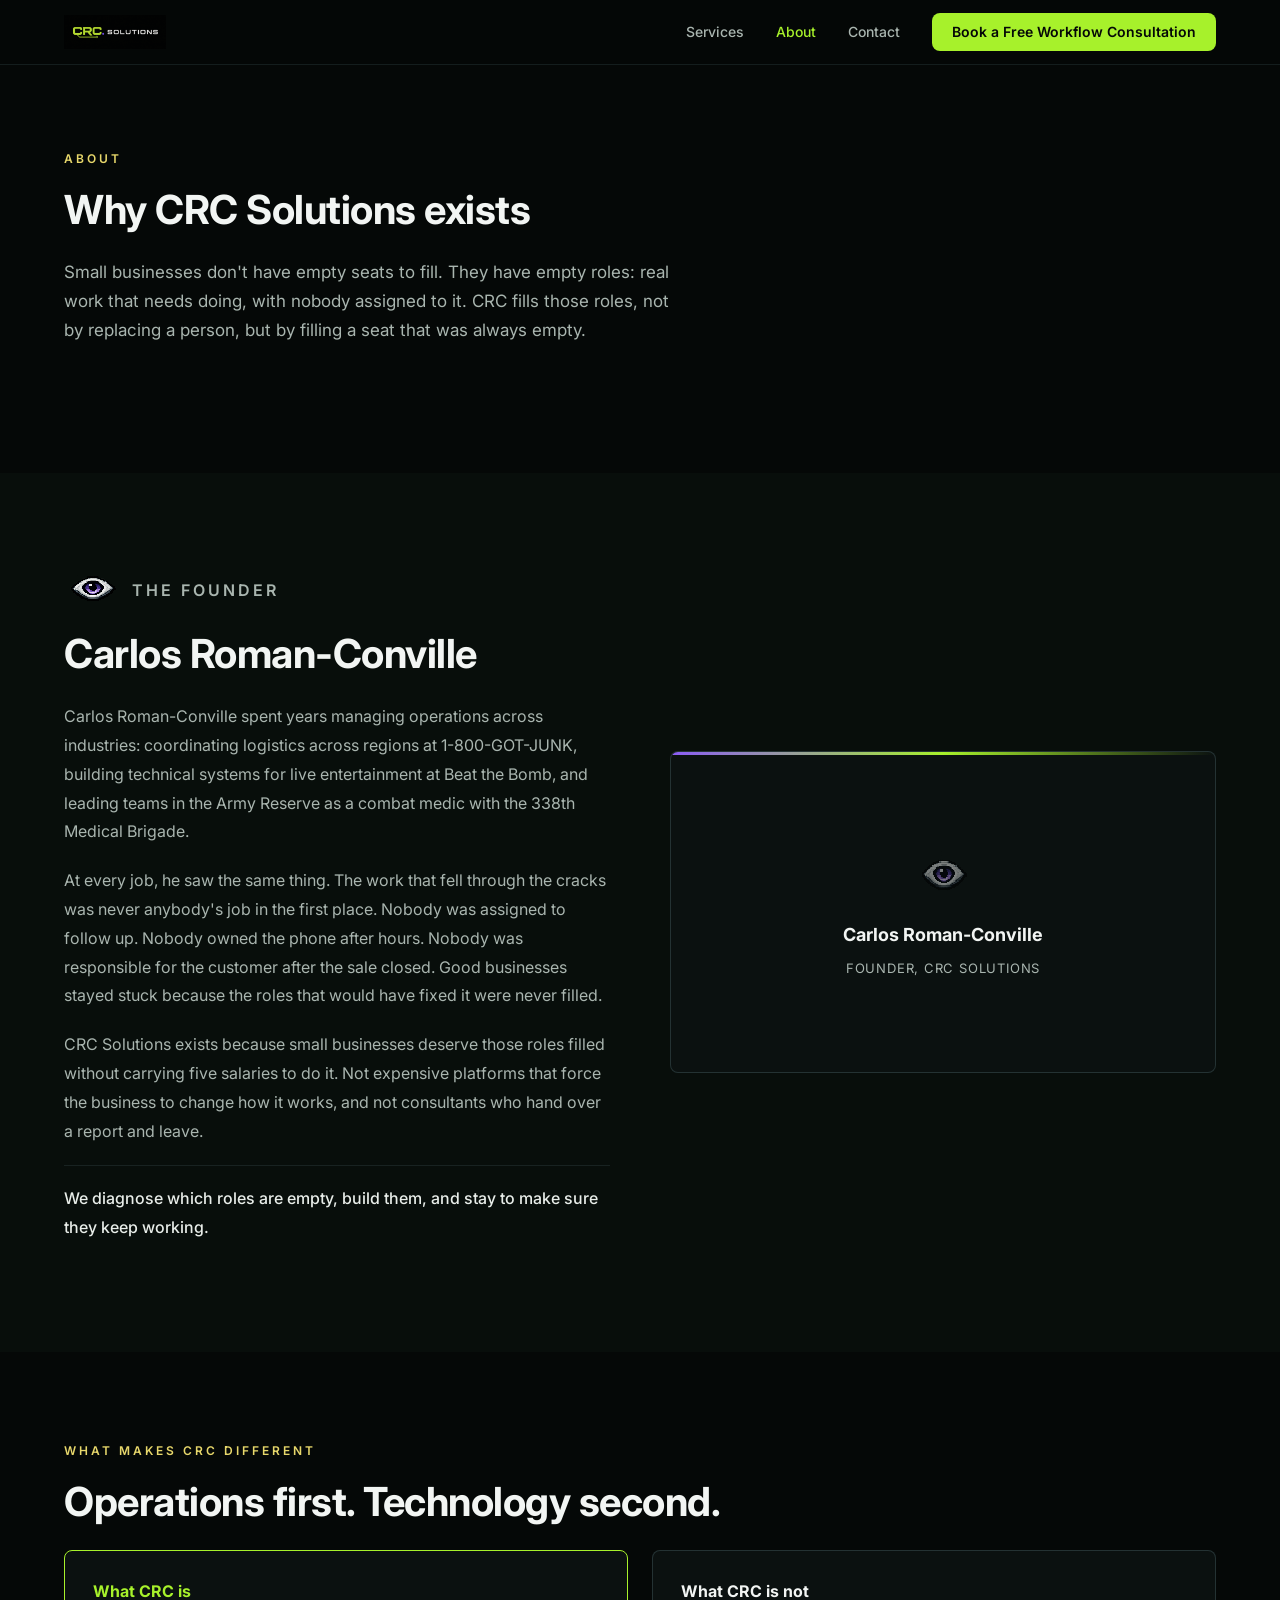
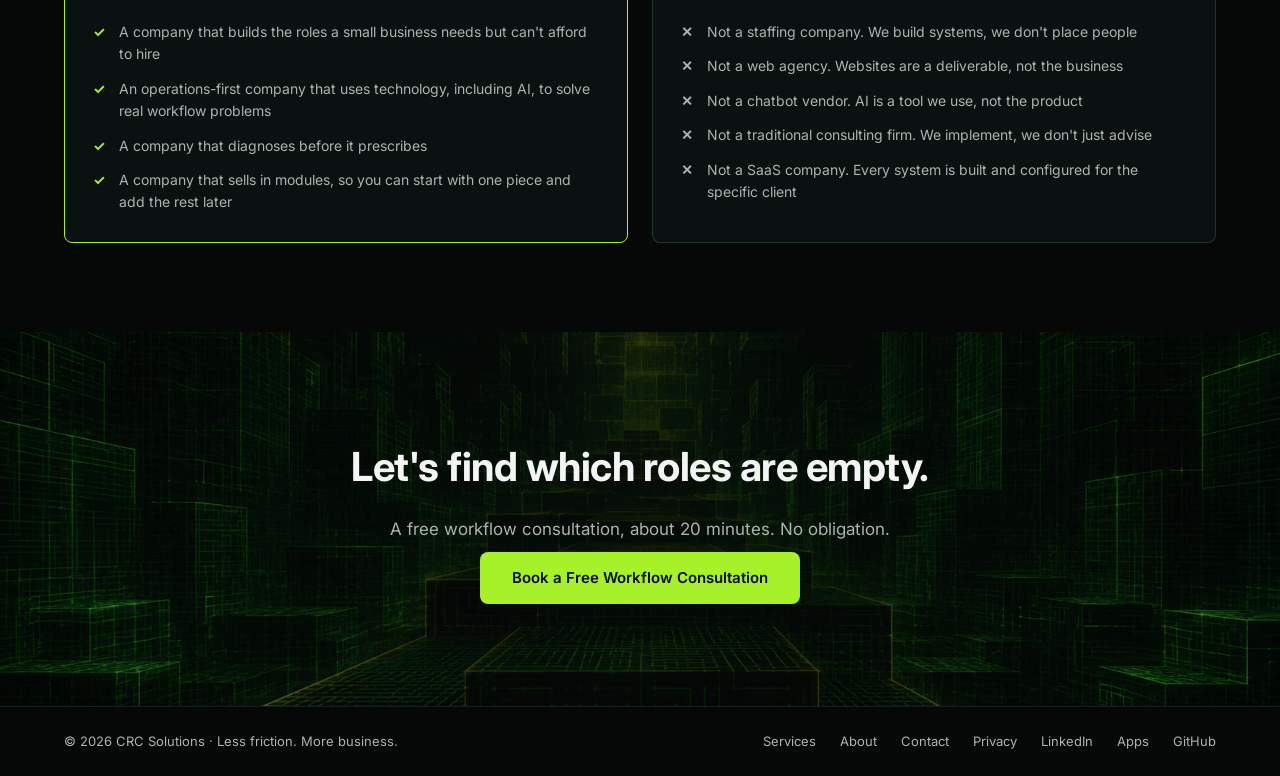
==== commit 86420460: "feat(site): add the Orgodesk and Orgofolder apps section, an Apps footer link and app support email " ====
--- a/website/about.html
+++ b/website/about.html
@@ -136,6 +136,7 @@
         <a href="contact.html">Contact</a>
         <a href="privacy.html">Privacy</a>
         <a href="https://www.linkedin.com/in/carlos-roman-conville-068781217/" target="_blank" rel="noopener">LinkedIn</a>
+        <a href="https://rexochango.gumroad.com/" target="_blank" rel="noopener">Apps</a>
         <a href="https://github.com/Carlos-Roman-Conville" target="_blank" rel="noopener">GitHub</a>
       </div>
     </div>
@@ -143,7 +144,7 @@
 
   <!-- Chat Widget -->
   <script src="site-config.js?v=3"></script>
-  <script src="chat-widget.js?v=2"></script>
+  <script src="chat-widget.js?v=3"></script>
   <script src="main.js?v=6"></script>
 </body>
 </html>
--- a/website/chat-widget.css
+++ b/website/chat-widget.css
@@ -119,7 +119,10 @@
 .crcw-chip:hover, .crcw-slot:hover { background: rgba(167, 241, 43, 0.12); }
 .crcw-chip-strong { background: var(--crcw-accent); color: var(--crcw-on-accent); border-color: var(--crcw-accent); font-weight: 600; }
 .crcw-chip-strong:hover { background: var(--crcw-accent-hover); }
-.crcw-slots { display: grid; grid-template-columns: repeat(auto-fill, minmax(150px, 1fr)); }
+.crcw-slot-box { display: flex; flex-direction: column; gap: 6px; }
+.crcw-slot-day { margin: 4px 0 0; font-size: 13px; font-weight: 600; color: var(--crcw-dim); }
+.crcw-slots { display: grid; grid-template-columns: repeat(auto-fill, minmax(96px, 1fr)); }
+.crcw-slot { text-align: center; }
 .crcw-slot { border-radius: 10px; color: var(--crcw-text); border-color: var(--crcw-border); }
 .crcw-slot:hover { border-color: var(--crcw-accent); color: var(--crcw-accent); }
 
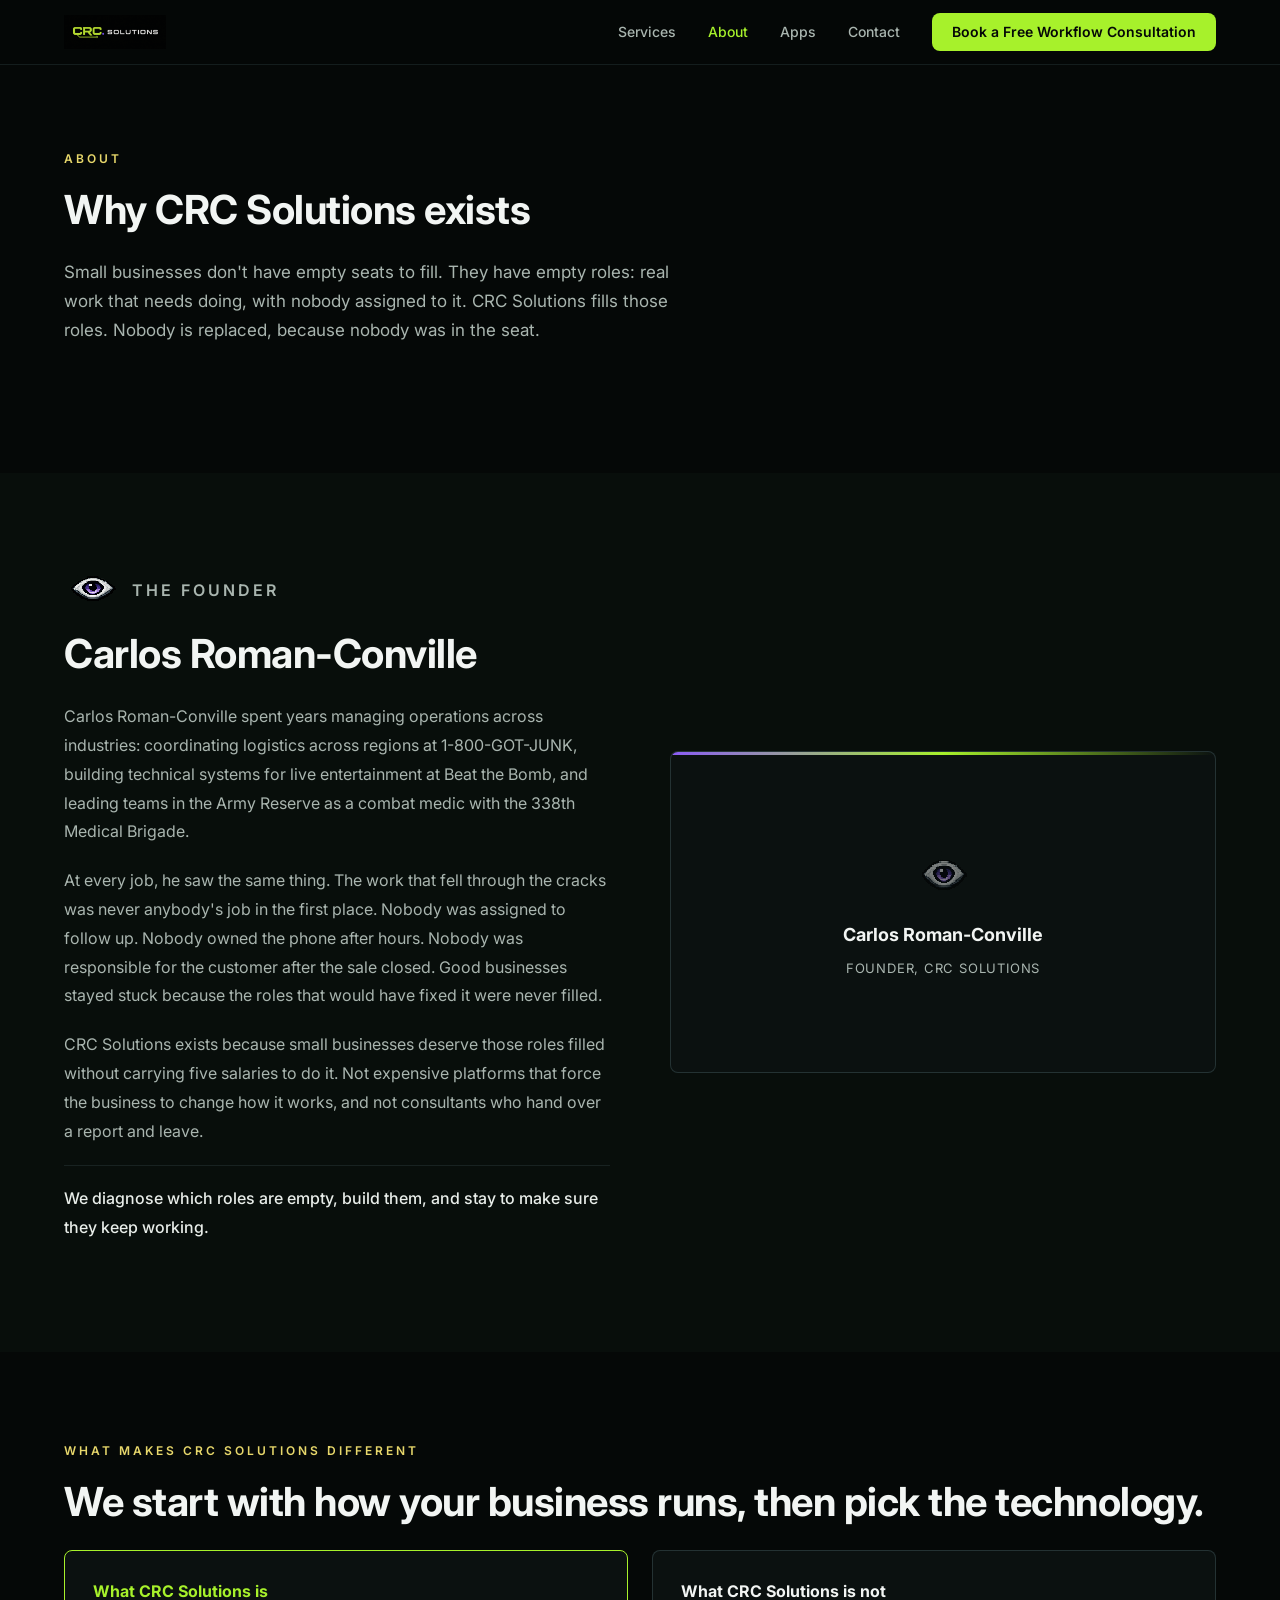
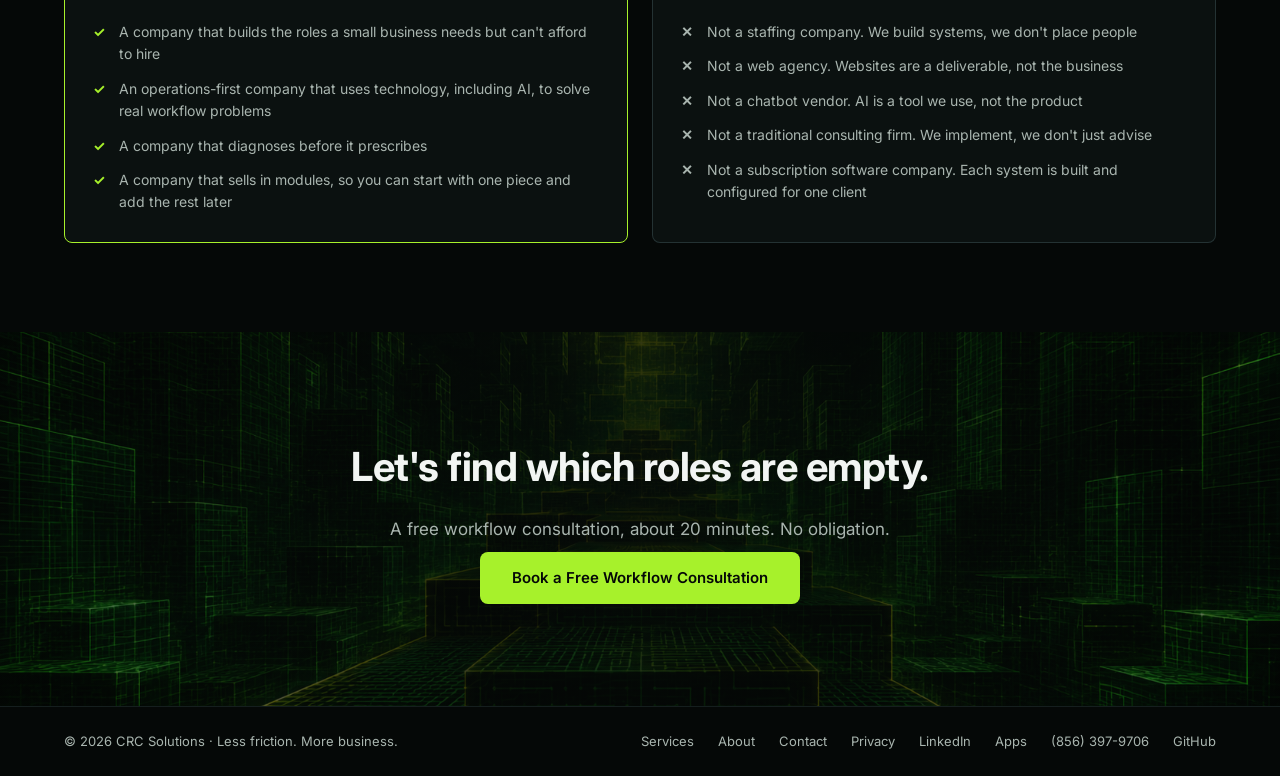
==== commit fae3d4f2: "Merge site/copy-review: apps page and copy review fixes Co-Authored-By: Claude Opus 5.5 <noreply@ant" ====
--- a/website/about.html
+++ b/website/about.html
@@ -9,7 +9,7 @@
   <link rel="icon" type="image/png" sizes="32x32" href="images/favicon-32.png">
   <link rel="apple-touch-icon" href="images/apple-touch-icon.png">
   <meta property="og:title" content="About | CRC Solutions">
-  <meta property="og:description" content="CRC builds and manages the roles small businesses need but can't afford to hire.">
+  <meta property="og:description" content="CRC Solutions builds and manages the roles small businesses need but can't afford to hire.">
   <meta property="og:type" content="website">
   <meta property="og:image" content="https://crc-solutions.org/images/og-image.png">
   <meta property="og:url" content="https://crc-solutions.org/about.html">
@@ -17,7 +17,7 @@
   <meta name="twitter:card" content="summary_large_image">
   <meta name="twitter:image" content="https://crc-solutions.org/images/og-image.png">
   <meta name="twitter:title" content="About | CRC Solutions">
-  <meta name="twitter:description" content="CRC builds and manages the roles small businesses need but can't afford to hire.">
+  <meta name="twitter:description" content="CRC Solutions builds and manages the roles small businesses need but can't afford to hire.">
   <link rel="preconnect" href="https://fonts.googleapis.com">
   <link rel="preconnect" href="https://fonts.gstatic.com" crossorigin>
   <link href="https://fonts.googleapis.com/css2?family=Inter:wght@400;500;600;700;800&display=swap" rel="stylesheet">
@@ -35,6 +35,7 @@
       <div class="nav-links" id="nav-links">
         <a href="services.html">Services</a>
         <a href="about.html" class="nav-active">About</a>
+        <a href="apps.html">Apps</a>
         <a href="contact.html">Contact</a>
         <a href="contact.html" class="nav-cta">Book a Free Workflow Consultation</a>
       </div>
@@ -51,7 +52,7 @@
     <div class="container">
       <p class="section-tag">About</p>
       <h1 class="section-title">Why CRC Solutions exists</h1>
-      <p class="section-intro">Small businesses don't have empty seats to fill. They have empty roles: real work that needs doing, with nobody assigned to it. CRC fills those roles, not by replacing a person, but by filling a seat that was always empty.</p>
+      <p class="section-intro">Small businesses don't have empty seats to fill. They have empty roles: real work that needs doing, with nobody assigned to it. CRC Solutions fills those roles. Nobody is replaced, because nobody was in the seat.</p>
     </div>
   </section>
 
@@ -83,14 +84,14 @@
     </div>
   </section>
 
-  <!-- What Makes CRC Different -->
+  <!-- What makes CRC Solutions different -->
   <section class="section" id="difference">
     <div class="container">
-      <p class="section-tag">What Makes CRC Different</p>
-      <h2 class="section-title">Operations first. Technology second.</h2>
+      <p class="section-tag">What makes CRC Solutions different</p>
+      <h2 class="section-title">We start with how your business runs, then pick the technology.</h2>
       <div class="isnot-grid">
         <div class="isnot-card is-card fade-up">
-          <h3>What CRC is</h3>
+          <h3>What CRC Solutions is</h3>
           <ul>
             <li>A company that builds the roles a small business needs but can't afford to hire</li>
             <li>An operations-first company that uses technology, including AI, to solve real workflow problems</li>
@@ -99,13 +100,13 @@
           </ul>
         </div>
         <div class="isnot-card isnot fade-up">
-          <h3>What CRC is not</h3>
+          <h3>What CRC Solutions is not</h3>
           <ul>
             <li>Not a staffing company. We build systems, we don't place people</li>
             <li>Not a web agency. Websites are a deliverable, not the business</li>
             <li>Not a chatbot vendor. AI is a tool we use, not the product</li>
             <li>Not a traditional consulting firm. We implement, we don't just advise</li>
-            <li>Not a SaaS company. Every system is built and configured for the specific client</li>
+            <li>Not a subscription software company. Each system is built and configured for one client</li>
           </ul>
         </div>
       </div>
@@ -136,7 +137,8 @@
         <a href="contact.html">Contact</a>
         <a href="privacy.html">Privacy</a>
         <a href="https://www.linkedin.com/in/carlos-roman-conville-068781217/" target="_blank" rel="noopener">LinkedIn</a>
-        <a href="https://rexochango.gumroad.com/" target="_blank" rel="noopener">Apps</a>
+        <a href="apps.html">Apps</a>
+        <a href="tel:+18563979706">(856) 397-9706</a>
         <a href="https://github.com/Carlos-Roman-Conville" target="_blank" rel="noopener">GitHub</a>
       </div>
     </div>
